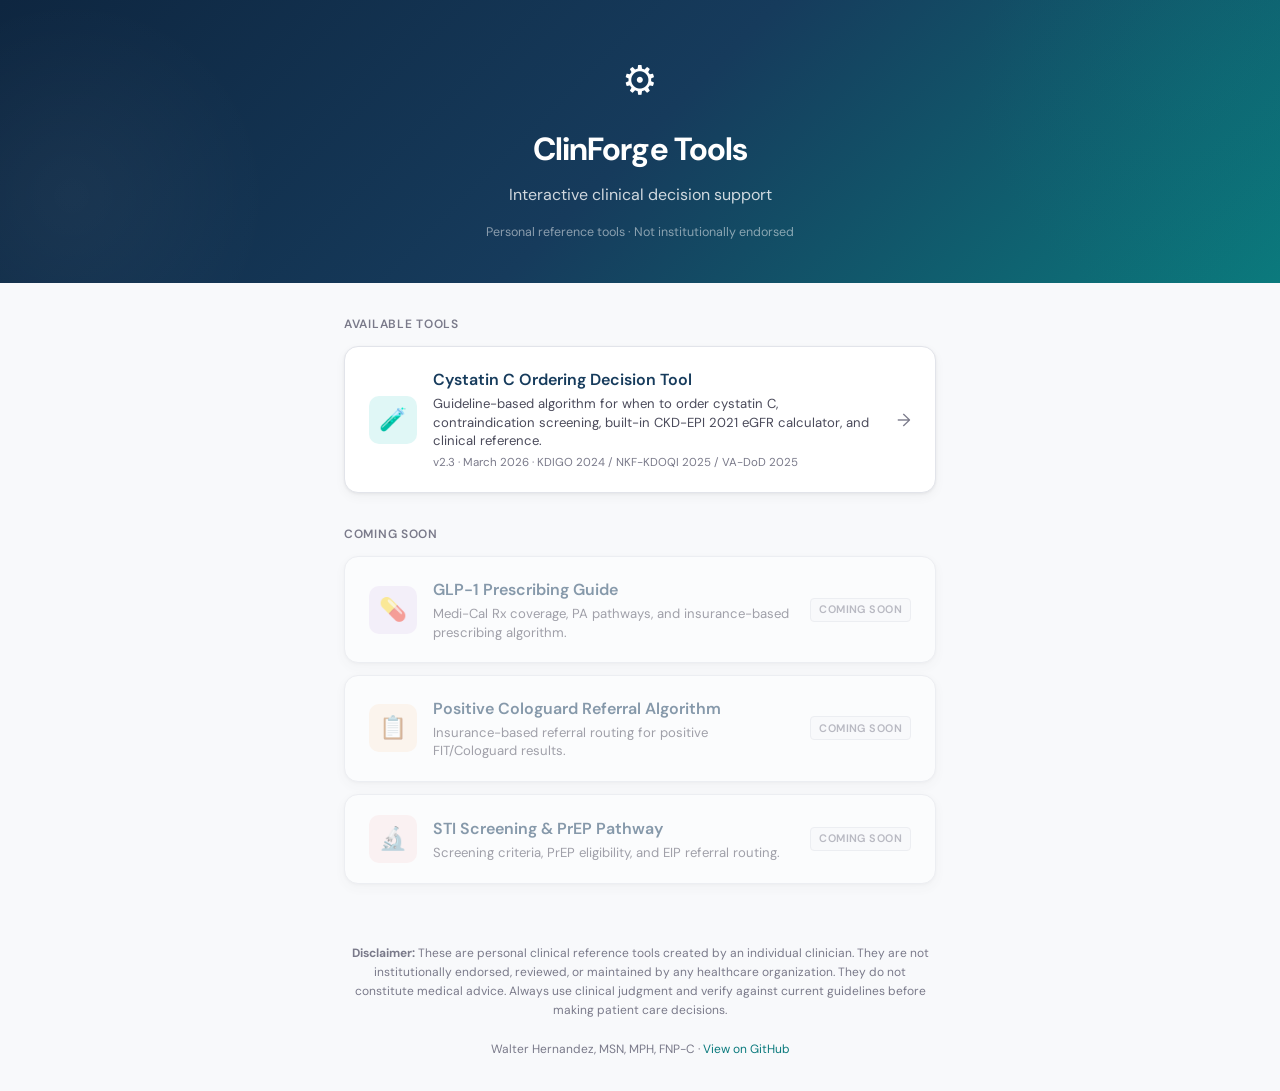
==== index.html @ c0e2c48b "Add initial index.html for ClinForge Tools Initial commit of the ClinForge Tools web application, in" ====
<!DOCTYPE html>
<html lang="en">
<head>
<meta charset="UTF-8">
<meta name="viewport" content="width=device-width, initial-scale=1.0">
<title>ClinForge Tools</title>
<link href="https://fonts.googleapis.com/css2?family=DM+Sans:ital,opsz,wght@0,9..40,400;0,9..40,500;0,9..40,600;0,9..40,700;1,9..40,400&display=swap" rel="stylesheet">
<style>
:root {
  --navy: #163B5C;
  --navy-deep: #0E2640;
  --teal: #0B7A7D;
  --teal-light: #E0F7F6;
  --bg: #F8F9FB;
  --surface: #FFFFFF;
  --text: #1A1A2E;
  --text-mid: #4A4A5A;
  --text-light: #7A7A8A;
  --border: #E2E4EA;
  --radius: 14px;
  --radius-sm: 10px;
  --shadow: 0 1px 3px rgba(0,0,0,0.06), 0 4px 12px rgba(0,0,0,0.04);
  --shadow-lg: 0 4px 16px rgba(0,0,0,0.08), 0 12px 40px rgba(0,0,0,0.06);
  --transition: 0.25s cubic-bezier(0.4, 0, 0.2, 1);
}
* { margin: 0; padding: 0; box-sizing: border-box; }
body {
  font-family: 'DM Sans', system-ui, sans-serif;
  background: var(--bg);
  color: var(--text);
  line-height: 1.6;
  min-height: 100vh;
}

/* Header */
.header {
  background: linear-gradient(135deg, var(--navy-deep) 0%, var(--navy) 50%, var(--teal) 100%);
  padding: 3rem 1.5rem 2.5rem;
  color: white;
  text-align: center;
  position: relative;
  overflow: hidden;
}
.header::before {
  content: '';
  position: absolute;
  top: -60%; right: -15%;
  width: 500px; height: 500px;
  background: radial-gradient(circle, rgba(11,122,125,0.15) 0%, transparent 70%);
  border-radius: 50%;
}
.header::after {
  content: '';
  position: absolute;
  bottom: -40%; left: -10%;
  width: 400px; height: 400px;
  background: radial-gradient(circle, rgba(255,255,255,0.04) 0%, transparent 70%);
  border-radius: 50%;
}
.header-inner {
  max-width: 600px;
  margin: 0 auto;
  position: relative;
  z-index: 1;
}
.header .icon {
  font-size: 2.5rem;
  margin-bottom: 0.75rem;
  display: block;
}
.header h1 {
  font-size: 2rem;
  font-weight: 700;
  letter-spacing: -0.03em;
  margin-bottom: 0.4rem;
}
.header .subtitle {
  font-size: 1rem;
  opacity: 0.8;
  font-weight: 400;
}
.header .meta {
  margin-top: 1rem;
  font-size: 0.78rem;
  opacity: 0.5;
}

/* Container */
.container {
  max-width: 640px;
  margin: 0 auto;
  padding: 2rem 1.5rem 3rem;
}

/* Section label */
.section-label {
  font-size: 0.75rem;
  font-weight: 600;
  text-transform: uppercase;
  letter-spacing: 0.06em;
  color: var(--text-light);
  margin-bottom: 0.75rem;
}

/* Tool cards */
.tool-card {
  background: var(--surface);
  border: 1px solid var(--border);
  border-radius: var(--radius);
  box-shadow: var(--shadow);
  padding: 1.25rem 1.5rem;
  margin-bottom: 0.75rem;
  display: flex;
  align-items: center;
  gap: 1rem;
  text-decoration: none;
  color: var(--text);
  transition: all var(--transition);
  cursor: pointer;
}
.tool-card:hover {
  box-shadow: var(--shadow-lg);
  border-color: var(--teal);
  transform: translateY(-2px);
}
.tool-icon {
  width: 48px;
  height: 48px;
  border-radius: var(--radius-sm);
  display: flex;
  align-items: center;
  justify-content: center;
  font-size: 1.4rem;
  flex-shrink: 0;
}
.tool-content {
  flex: 1;
}
.tool-name {
  font-size: 1rem;
  font-weight: 600;
  color: var(--navy);
  margin-bottom: 0.15rem;
}
.tool-desc {
  font-size: 0.82rem;
  color: var(--text-mid);
  line-height: 1.4;
}
.tool-version {
  font-size: 0.72rem;
  color: var(--text-light);
  margin-top: 0.2rem;
}
.tool-arrow {
  color: var(--text-light);
  font-size: 1.1rem;
  flex-shrink: 0;
  transition: transform var(--transition);
}
.tool-card:hover .tool-arrow {
  transform: translateX(4px);
  color: var(--teal);
}

/* Coming soon cards */
.tool-card.coming-soon {
  opacity: 0.5;
  cursor: default;
}
.tool-card.coming-soon:hover {
  box-shadow: var(--shadow);
  border-color: var(--border);
  transform: none;
}
.coming-badge {
  font-size: 0.68rem;
  font-weight: 600;
  text-transform: uppercase;
  letter-spacing: 0.04em;
  color: var(--text-light);
  background: var(--bg);
  padding: 0.15rem 0.5rem;
  border-radius: 4px;
  border: 1px solid var(--border);
}

/* Footer */
.footer {
  max-width: 640px;
  margin: 0 auto;
  padding: 0 1.5rem 2rem;
  text-align: center;
  font-size: 0.75rem;
  color: var(--text-light);
  line-height: 1.6;
}
.footer a {
  color: var(--teal);
  text-decoration: none;
}

@media (max-width: 500px) {
  .header h1 { font-size: 1.5rem; }
  .header { padding: 2rem 1.5rem 1.8rem; }
  .container { padding: 1.5rem 1rem; }
  .tool-card { padding: 1rem 1.25rem; }
}
</style>
</head>
<body>

<div class="header">
  <div class="header-inner">
    <span class="icon">⚙️</span>
    <h1>ClinForge Tools</h1>
    <div class="subtitle">Interactive clinical decision support</div>
    <div class="meta">Personal reference tools · Not institutionally endorsed</div>
  </div>
</div>

<div class="container">

  <div class="section-label">Available Tools</div>

  <a class="tool-card" href="cystatin-c.html">
    <div class="tool-icon" style="background:#E0F7F6;color:#0B7A7D;">🧪</div>
    <div class="tool-content">
      <div class="tool-name">Cystatin C Ordering Decision Tool</div>
      <div class="tool-desc">Guideline-based algorithm for when to order cystatin C, contraindication screening, built-in CKD-EPI 2021 eGFR calculator, and clinical reference.</div>
      <div class="tool-version">v2.3 · March 2026 · KDIGO 2024 / NKF-KDOQI 2025 / VA-DoD 2025</div>
    </div>
    <div class="tool-arrow">→</div>
  </a>

  <div class="section-label" style="margin-top:2rem;">Coming Soon</div>

  <div class="tool-card coming-soon">
    <div class="tool-icon" style="background:#F0E6F9;color:#5B2C8A;">💊</div>
    <div class="tool-content">
      <div class="tool-name">GLP-1 Prescribing Guide</div>
      <div class="tool-desc">Medi-Cal Rx coverage, PA pathways, and insurance-based prescribing algorithm.</div>
    </div>
    <span class="coming-badge">Coming soon</span>
  </div>

  <div class="tool-card coming-soon">
    <div class="tool-icon" style="background:#FFF0E0;color:#C65100;">📋</div>
    <div class="tool-content">
      <div class="tool-name">Positive Cologuard Referral Algorithm</div>
      <div class="tool-desc">Insurance-based referral routing for positive FIT/Cologuard results.</div>
    </div>
    <span class="coming-badge">Coming soon</span>
  </div>

  <div class="tool-card coming-soon">
    <div class="tool-icon" style="background:#FDEAEA;color:#A12B2B;">🔬</div>
    <div class="tool-content">
      <div class="tool-name">STI Screening & PrEP Pathway</div>
      <div class="tool-desc">Screening criteria, PrEP eligibility, and EIP referral routing.</div>
    </div>
    <span class="coming-badge">Coming soon</span>
  </div>

</div>

<div class="footer">
  <strong>Disclaimer:</strong> These are personal clinical reference tools created by an individual clinician. They are not institutionally endorsed, reviewed, or maintained by any healthcare organization. They do not constitute medical advice. Always use clinical judgment and verify against current guidelines before making patient care decisions.<br><br>
  Walter Hernandez, MSN, MPH, FNP-C · <a href="https://github.com/waltehernandez-ai/rnhc-clinical-tools" target="_blank">View on GitHub</a>
</div>

</body>
</html>
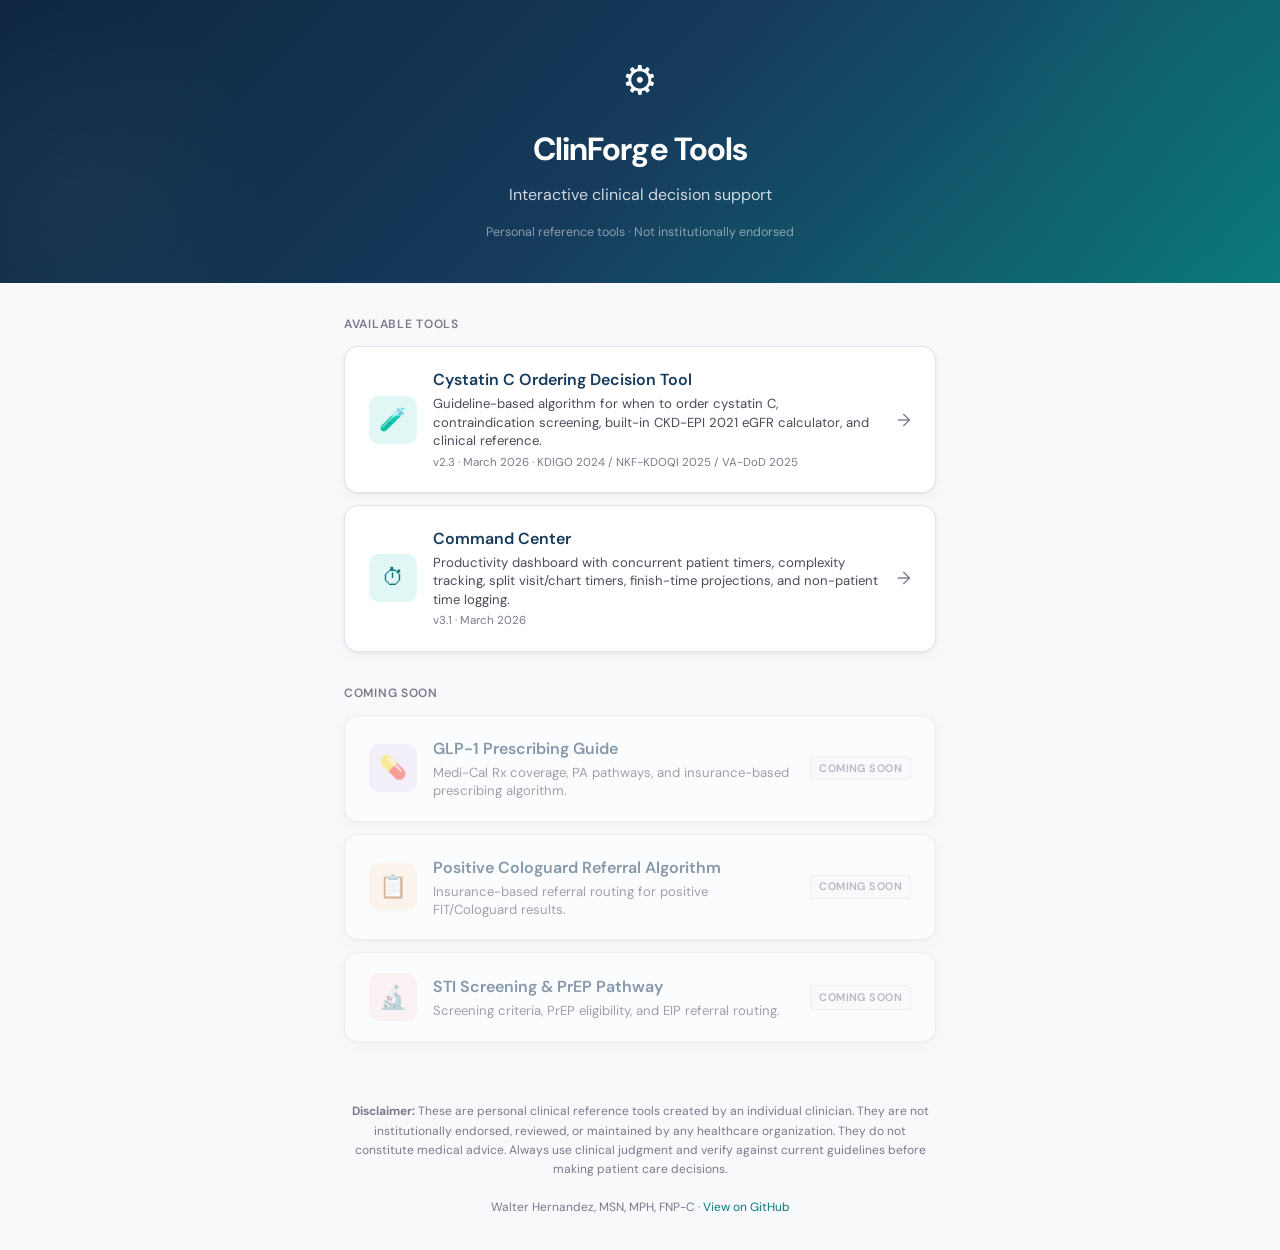
==== commit fba51317: "Add Command Center tool card to index.html Added a new tool card for the Command Center with details" ====
--- a/index.html
+++ b/index.html
@@ -233,6 +233,16 @@
     <div class="tool-arrow">→</div>
   </a>
 
+  <a class="tool-card" href="command-center.html">
+    <div class="tool-icon" style="background:#E0F7F6;color:#0B7A7D;">⏱</div>
+    <div class="tool-content">
+      <div class="tool-name">Command Center</div>
+      <div class="tool-desc">Productivity dashboard with concurrent patient timers, complexity tracking, split visit/chart timers, finish-time projections, and non-patient time logging.</div>
+      <div class="tool-version">v3.1 · March 2026</div>
+    </div>
+    <div class="tool-arrow">→</div>
+  </a>
+
   <div class="section-label" style="margin-top:2rem;">Coming Soon</div>
 
   <div class="tool-card coming-soon">
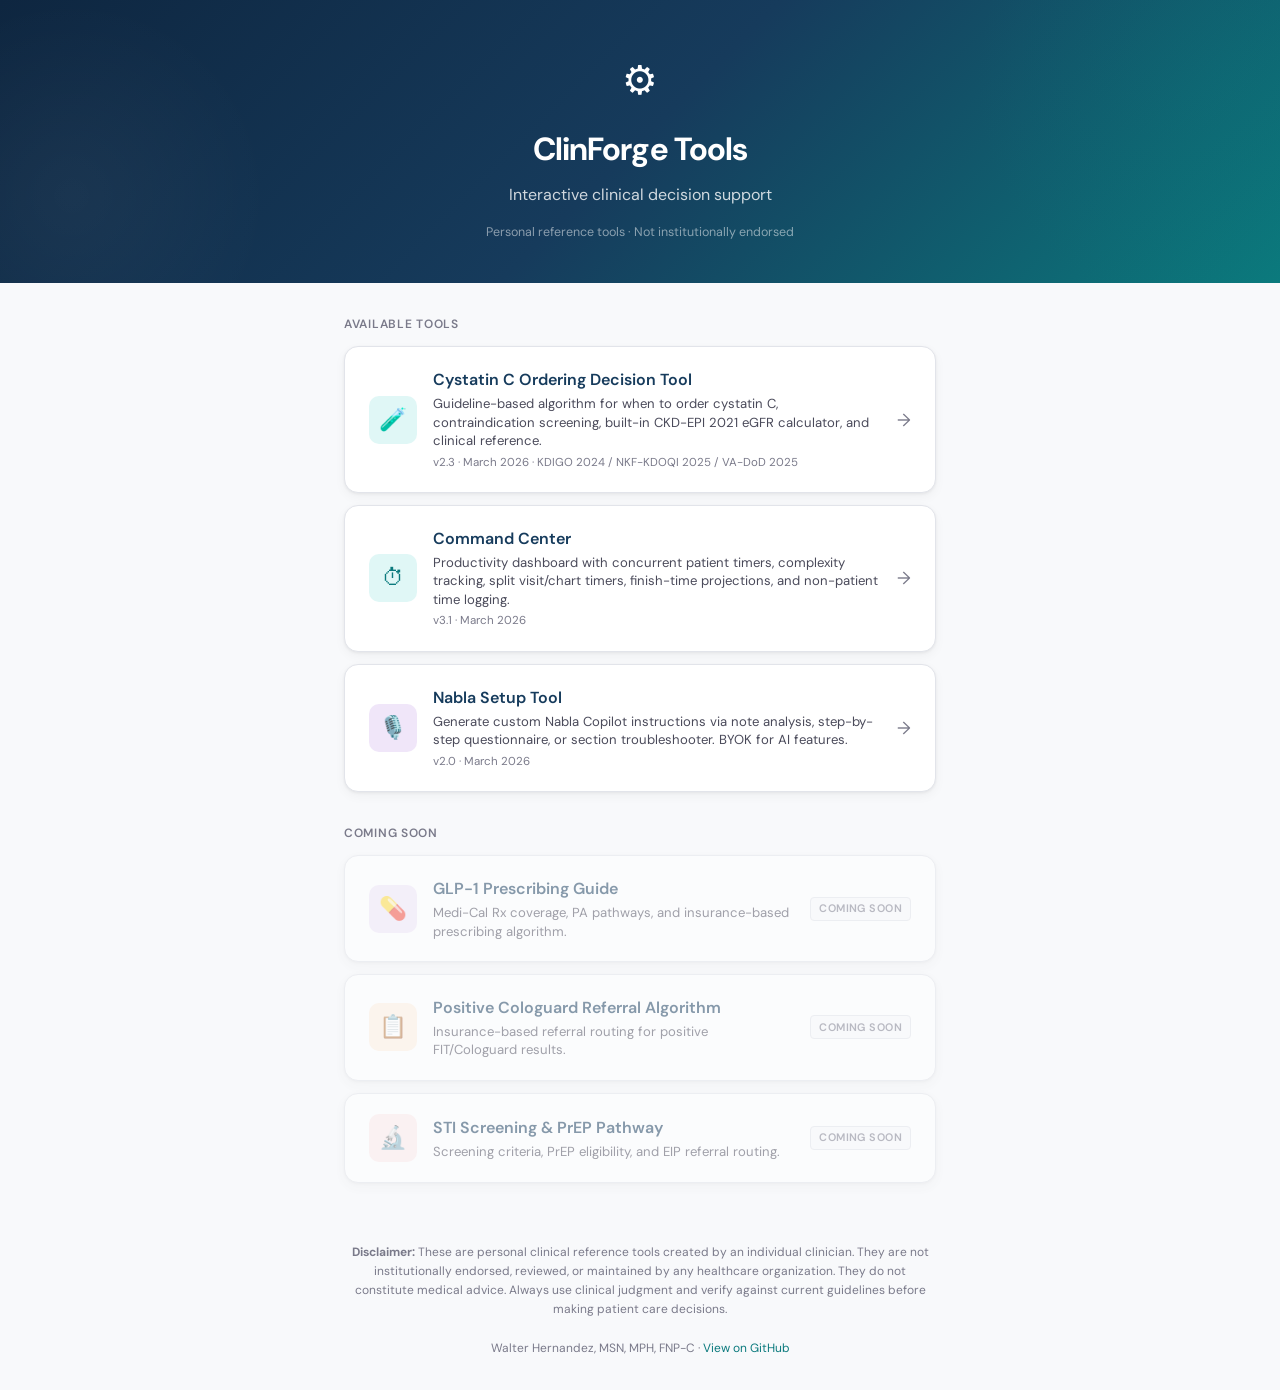
==== commit 5f6a8a67: "Add Nabla Setup Tool v2.0 with index and changelog updates New tool for generating custom Nabla Copi" ====
--- a/index.html
+++ b/index.html
@@ -243,6 +243,16 @@
     <div class="tool-arrow">→</div>
   </a>
 
+  <a class="tool-card" href="nabla-setup.html">
+    <div class="tool-icon" style="background:#F0E6F9;color:#5B2C8A;">🎙️</div>
+    <div class="tool-content">
+      <div class="tool-name">Nabla Setup Tool</div>
+      <div class="tool-desc">Generate custom Nabla Copilot instructions via note analysis, step-by-step questionnaire, or section troubleshooter. BYOK for AI features.</div>
+      <div class="tool-version">v2.0 · March 2026</div>
+    </div>
+    <div class="tool-arrow">→</div>
+  </a>
+
   <div class="section-label" style="margin-top:2rem;">Coming Soon</div>
 
   <div class="tool-card coming-soon">
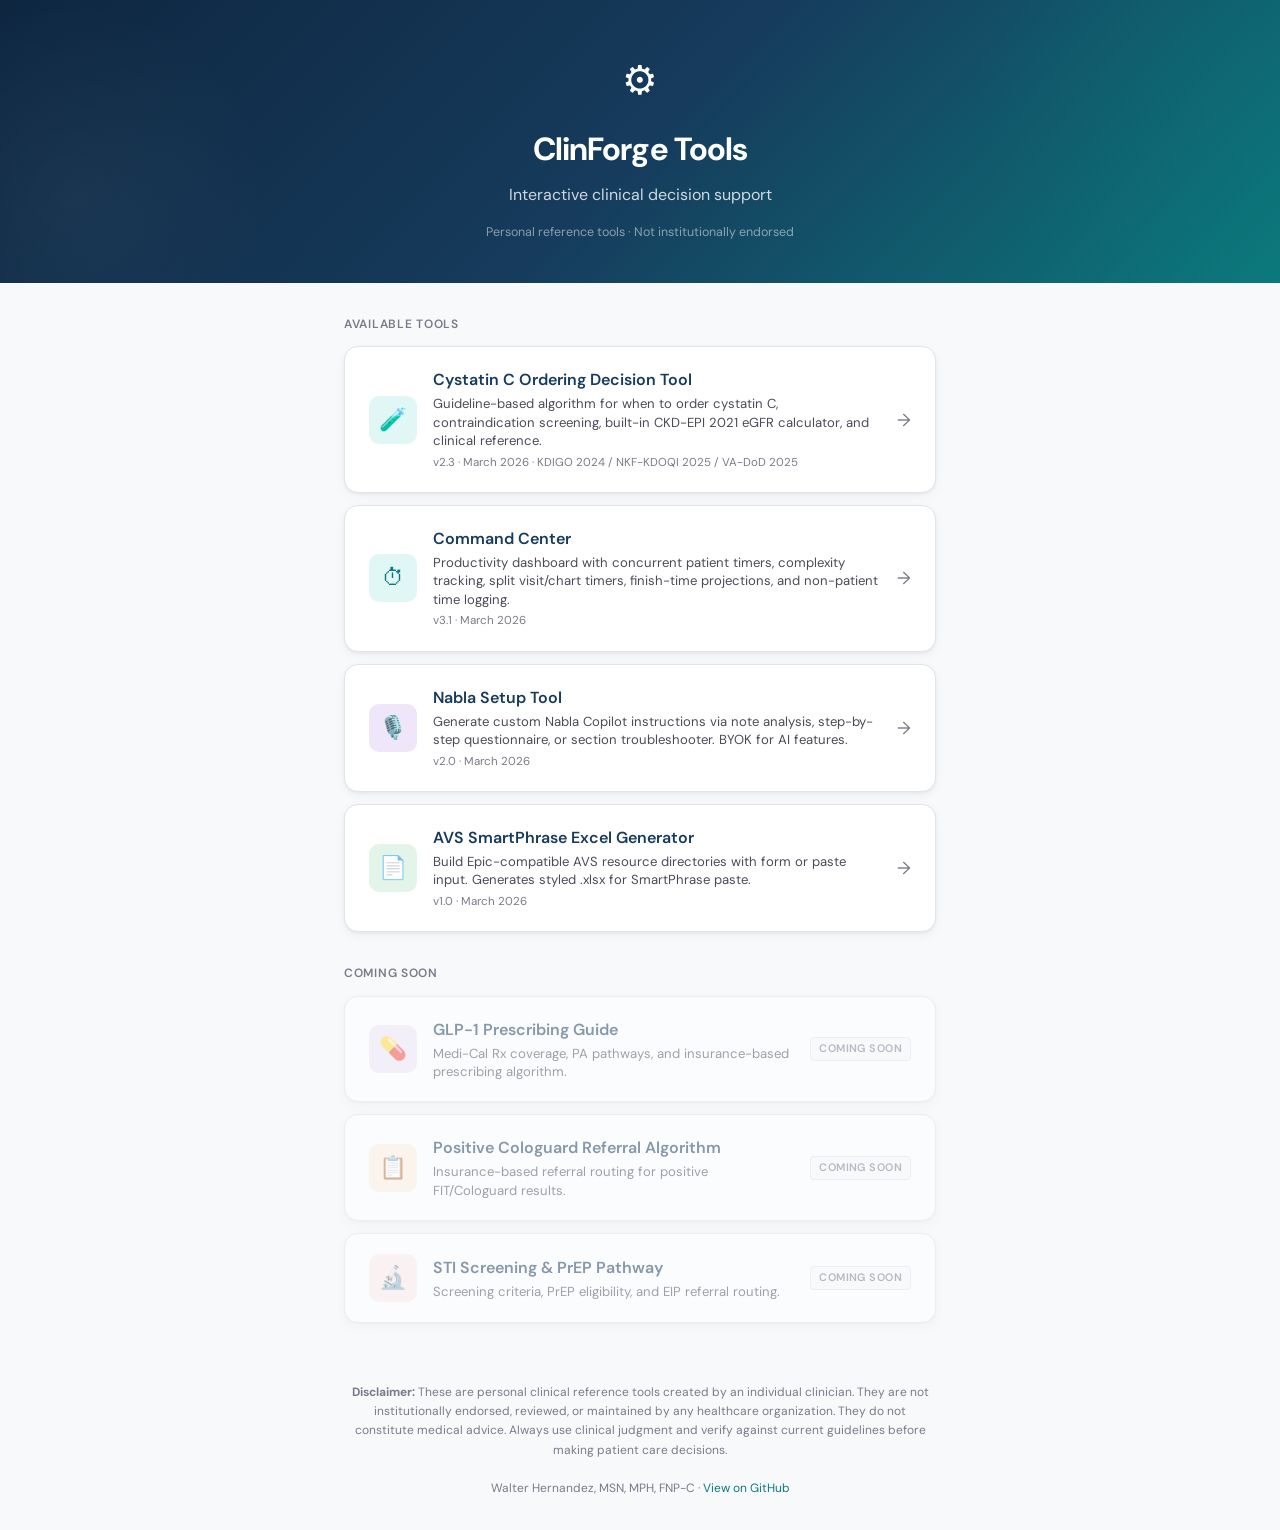
==== commit 345192a4: "Add AVS SmartPhrase Excel Generator v1.0 Epic-compatible AVS resource directory builder with form in" ====
--- a/index.html
+++ b/index.html
@@ -253,6 +253,16 @@
     <div class="tool-arrow">→</div>
   </a>
 
+  <a class="tool-card" href="avs-smartphrase.html">
+    <div class="tool-icon" style="background:#E3F4E8;color:#1B7A3D;">📄</div>
+    <div class="tool-content">
+      <div class="tool-name">AVS SmartPhrase Excel Generator</div>
+      <div class="tool-desc">Build Epic-compatible AVS resource directories with form or paste input. Generates styled .xlsx for SmartPhrase paste.</div>
+      <div class="tool-version">v1.0 · March 2026</div>
+    </div>
+    <div class="tool-arrow">→</div>
+  </a>
+
   <div class="section-label" style="margin-top:2rem;">Coming Soon</div>
 
   <div class="tool-card coming-soon">
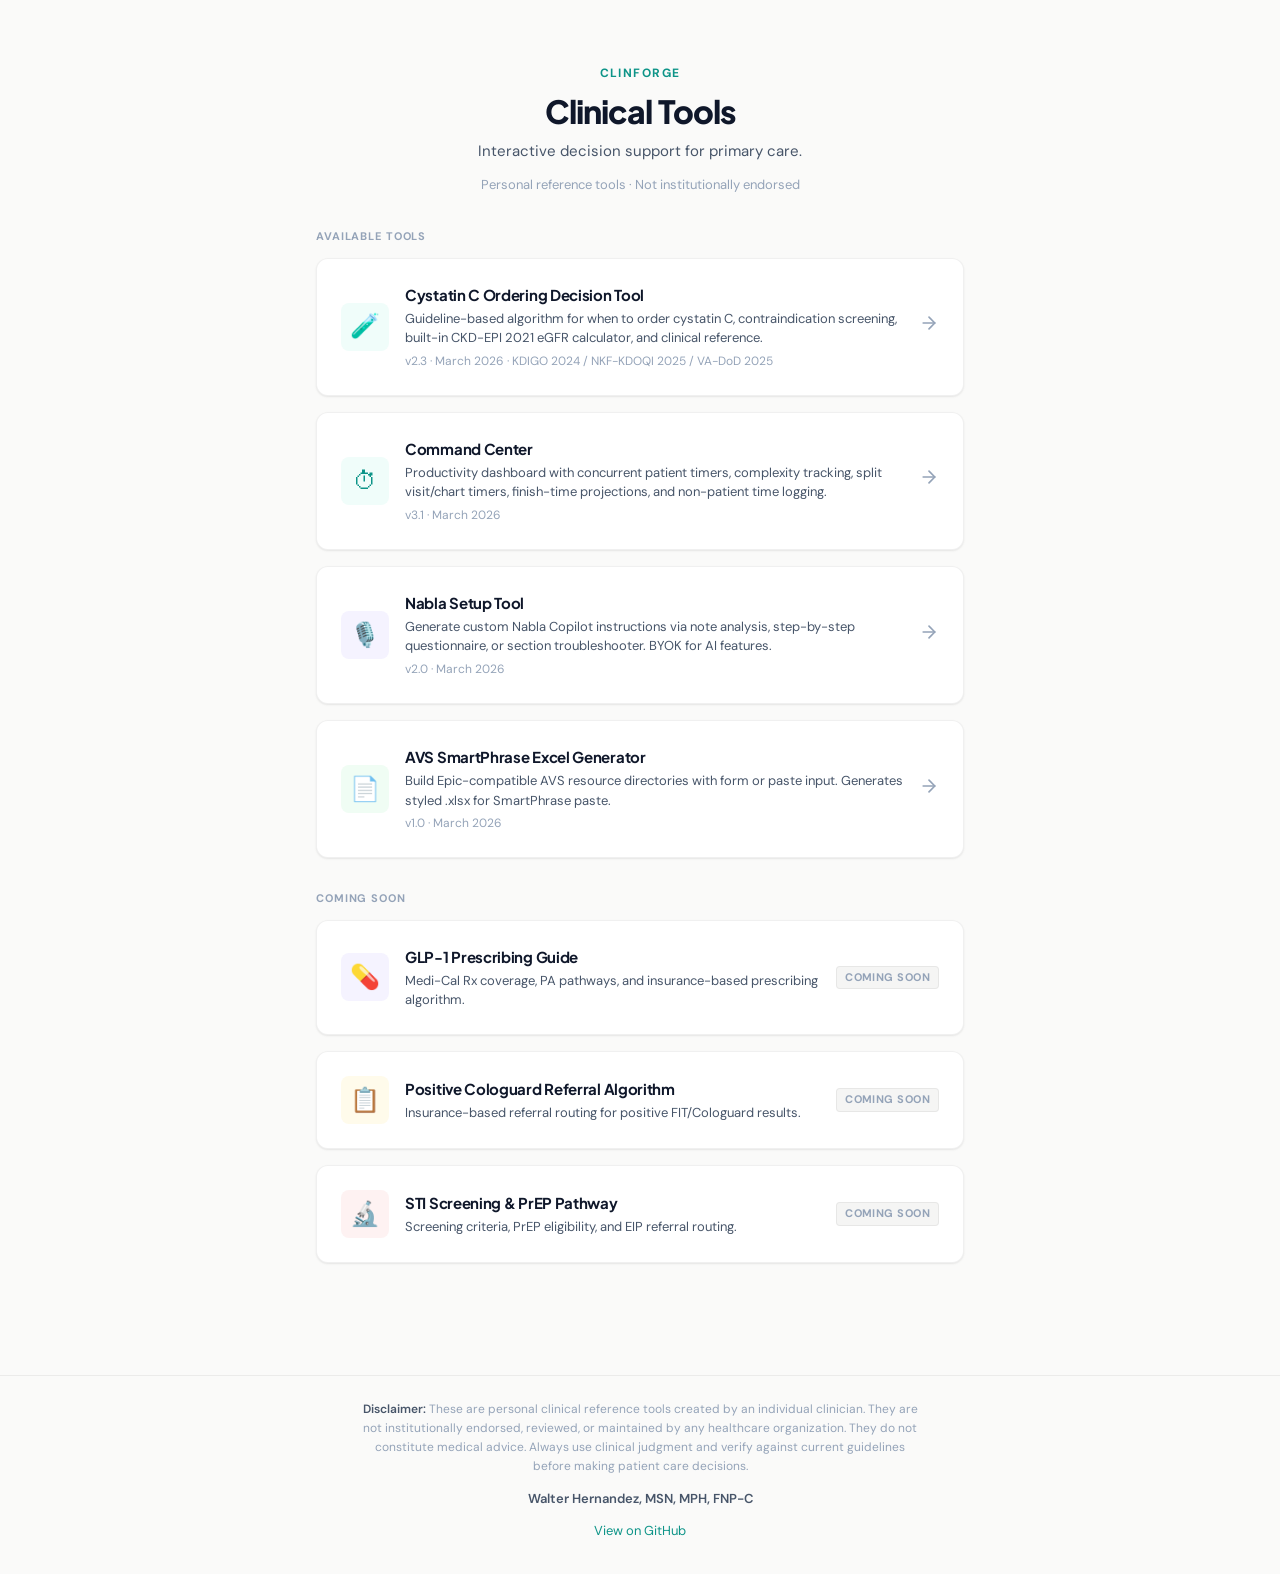
==== commit dc1ee05c: "redesign: unified visual system + shared CSS — no clinical logic changes - Created styles.css shared" ====
--- a/index.html
+++ b/index.html
@@ -3,301 +3,127 @@
 <head>
 <meta charset="UTF-8">
 <meta name="viewport" content="width=device-width, initial-scale=1.0">
+<meta name="robots" content="noindex, nofollow">
 <title>ClinForge Tools</title>
-<link href="https://fonts.googleapis.com/css2?family=DM+Sans:ital,opsz,wght@0,9..40,400;0,9..40,500;0,9..40,600;0,9..40,700;1,9..40,400&display=swap" rel="stylesheet">
+<link rel="icon" href="data:image/svg+xml,<svg xmlns='http://www.w3.org/2000/svg' viewBox='0 0 100 100'><text y='.9em' font-size='90'>⚙️</text></svg>">
+<link rel="preconnect" href="https://fonts.googleapis.com">
+<link rel="preconnect" href="https://fonts.gstatic.com" crossorigin>
+<link href="https://fonts.googleapis.com/css2?family=Plus+Jakarta+Sans:wght@500;600;700;800&family=DM+Sans:opsz,wght@9..40,400;9..40,500;9..40,600;9..40,700&display=swap" rel="stylesheet">
+<link rel="stylesheet" href="styles.css">
 <style>
-:root {
-  --navy: #163B5C;
-  --navy-deep: #0E2640;
-  --teal: #0B7A7D;
-  --teal-light: #E0F7F6;
-  --bg: #F8F9FB;
-  --surface: #FFFFFF;
-  --text: #1A1A2E;
-  --text-mid: #4A4A5A;
-  --text-light: #7A7A8A;
-  --border: #E2E4EA;
-  --radius: 14px;
-  --radius-sm: 10px;
-  --shadow: 0 1px 3px rgba(0,0,0,0.06), 0 4px 12px rgba(0,0,0,0.04);
-  --shadow-lg: 0 4px 16px rgba(0,0,0,0.08), 0 12px 40px rgba(0,0,0,0.06);
-  --transition: 0.25s cubic-bezier(0.4, 0, 0.2, 1);
-}
-* { margin: 0; padding: 0; box-sizing: border-box; }
-body {
-  font-family: 'DM Sans', system-ui, sans-serif;
-  background: var(--bg);
-  color: var(--text);
-  line-height: 1.6;
-  min-height: 100vh;
-}
-
-/* Header */
-.header {
-  background: linear-gradient(135deg, var(--navy-deep) 0%, var(--navy) 50%, var(--teal) 100%);
-  padding: 3rem 1.5rem 2.5rem;
-  color: white;
-  text-align: center;
-  position: relative;
-  overflow: hidden;
-}
-.header::before {
-  content: '';
-  position: absolute;
-  top: -60%; right: -15%;
-  width: 500px; height: 500px;
-  background: radial-gradient(circle, rgba(11,122,125,0.15) 0%, transparent 70%);
-  border-radius: 50%;
-}
-.header::after {
-  content: '';
-  position: absolute;
-  bottom: -40%; left: -10%;
-  width: 400px; height: 400px;
-  background: radial-gradient(circle, rgba(255,255,255,0.04) 0%, transparent 70%);
-  border-radius: 50%;
-}
-.header-inner {
-  max-width: 600px;
+/* index-specific overrides */
+.index-wrap {
+  max-width: 680px;
   margin: 0 auto;
-  position: relative;
-  z-index: 1;
-}
-.header .icon {
-  font-size: 2.5rem;
-  margin-bottom: 0.75rem;
-  display: block;
-}
-.header h1 {
-  font-size: 2rem;
-  font-weight: 700;
-  letter-spacing: -0.03em;
-  margin-bottom: 0.4rem;
-}
-.header .subtitle {
-  font-size: 1rem;
-  opacity: 0.8;
-  font-weight: 400;
-}
-.header .meta {
-  margin-top: 1rem;
-  font-size: 0.78rem;
-  opacity: 0.5;
-}
-
-/* Container */
-.container {
-  max-width: 640px;
-  margin: 0 auto;
-  padding: 2rem 1.5rem 3rem;
-}
-
-/* Section label */
-.section-label {
-  font-size: 0.75rem;
-  font-weight: 600;
-  text-transform: uppercase;
-  letter-spacing: 0.06em;
-  color: var(--text-light);
-  margin-bottom: 0.75rem;
-}
-
-/* Tool cards */
-.tool-card {
-  background: var(--surface);
-  border: 1px solid var(--border);
-  border-radius: var(--radius);
-  box-shadow: var(--shadow);
-  padding: 1.25rem 1.5rem;
-  margin-bottom: 0.75rem;
-  display: flex;
-  align-items: center;
-  gap: 1rem;
-  text-decoration: none;
-  color: var(--text);
-  transition: all var(--transition);
-  cursor: pointer;
-}
-.tool-card:hover {
-  box-shadow: var(--shadow-lg);
-  border-color: var(--teal);
-  transform: translateY(-2px);
-}
-.tool-icon {
-  width: 48px;
-  height: 48px;
-  border-radius: var(--radius-sm);
-  display: flex;
-  align-items: center;
-  justify-content: center;
-  font-size: 1.4rem;
-  flex-shrink: 0;
-}
-.tool-content {
-  flex: 1;
-}
-.tool-name {
-  font-size: 1rem;
-  font-weight: 600;
-  color: var(--navy);
-  margin-bottom: 0.15rem;
-}
-.tool-desc {
-  font-size: 0.82rem;
-  color: var(--text-mid);
-  line-height: 1.4;
-}
-.tool-version {
-  font-size: 0.72rem;
-  color: var(--text-light);
-  margin-top: 0.2rem;
-}
-.tool-arrow {
-  color: var(--text-light);
-  font-size: 1.1rem;
-  flex-shrink: 0;
-  transition: transform var(--transition);
-}
-.tool-card:hover .tool-arrow {
-  transform: translateX(4px);
-  color: var(--teal);
-}
-
-/* Coming soon cards */
-.tool-card.coming-soon {
-  opacity: 0.5;
-  cursor: default;
-}
-.tool-card.coming-soon:hover {
-  box-shadow: var(--shadow);
-  border-color: var(--border);
-  transform: none;
-}
-.coming-badge {
-  font-size: 0.68rem;
-  font-weight: 600;
-  text-transform: uppercase;
-  letter-spacing: 0.04em;
-  color: var(--text-light);
-  background: var(--bg);
-  padding: 0.15rem 0.5rem;
-  border-radius: 4px;
-  border: 1px solid var(--border);
-}
-
-/* Footer */
-.footer {
-  max-width: 640px;
-  margin: 0 auto;
-  padding: 0 1.5rem 2rem;
-  text-align: center;
-  font-size: 0.75rem;
-  color: var(--text-light);
-  line-height: 1.6;
-}
-.footer a {
-  color: var(--teal);
-  text-decoration: none;
-}
-
-@media (max-width: 500px) {
-  .header h1 { font-size: 1.5rem; }
-  .header { padding: 2rem 1.5rem 1.8rem; }
-  .container { padding: 1.5rem 1rem; }
-  .tool-card { padding: 1rem 1.25rem; }
+  padding: var(--s-6) var(--s-4) var(--s-12);
 }
 </style>
 </head>
 <body>
 
-<div class="header">
-  <div class="header-inner">
-    <span class="icon">⚙️</span>
-    <h1>ClinForge Tools</h1>
-    <div class="subtitle">Interactive clinical decision support</div>
-    <div class="meta">Personal reference tools · Not institutionally endorsed</div>
+<div class="index-wrap">
+
+  <div class="page-header">
+    <div class="eyebrow">ClinForge</div>
+    <h1>Clinical Tools</h1>
+    <p class="subtitle">Interactive decision support for primary care.</p>
+    <p class="meta-line">Personal reference tools · Not institutionally endorsed</p>
   </div>
-</div>
-
-<div class="container">
 
   <div class="section-label">Available Tools</div>
 
-  <a class="tool-card" href="cystatin-c.html">
-    <div class="tool-icon" style="background:#E0F7F6;color:#0B7A7D;">🧪</div>
-    <div class="tool-content">
+  <a class="card card-interactive tool-card" href="cystatin-c.html">
+    <div class="tool-icon" style="background:var(--c-info-light);color:var(--c-accent);">🧪</div>
+    <div style="flex:1;min-width:0">
       <div class="tool-name">Cystatin C Ordering Decision Tool</div>
       <div class="tool-desc">Guideline-based algorithm for when to order cystatin C, contraindication screening, built-in CKD-EPI 2021 eGFR calculator, and clinical reference.</div>
       <div class="tool-version">v2.3 · March 2026 · KDIGO 2024 / NKF-KDOQI 2025 / VA-DoD 2025</div>
     </div>
-    <div class="tool-arrow">→</div>
+    <div class="tool-arrow">
+      <svg width="20" height="20" viewBox="0 0 24 24" fill="none" stroke="currentColor" stroke-width="2" stroke-linecap="round" stroke-linejoin="round"><path d="M5 12h14"/><path d="m12 5 7 7-7 7"/></svg>
+    </div>
   </a>
 
-  <a class="tool-card" href="command-center.html">
-    <div class="tool-icon" style="background:#E0F7F6;color:#0B7A7D;">⏱</div>
-    <div class="tool-content">
+  <a class="card card-interactive tool-card" href="command-center.html">
+    <div class="tool-icon" style="background:var(--c-info-light);color:var(--c-accent);">⏱</div>
+    <div style="flex:1;min-width:0">
       <div class="tool-name">Command Center</div>
       <div class="tool-desc">Productivity dashboard with concurrent patient timers, complexity tracking, split visit/chart timers, finish-time projections, and non-patient time logging.</div>
       <div class="tool-version">v3.1 · March 2026</div>
     </div>
-    <div class="tool-arrow">→</div>
+    <div class="tool-arrow">
+      <svg width="20" height="20" viewBox="0 0 24 24" fill="none" stroke="currentColor" stroke-width="2" stroke-linecap="round" stroke-linejoin="round"><path d="M5 12h14"/><path d="m12 5 7 7-7 7"/></svg>
+    </div>
   </a>
 
-  <a class="tool-card" href="nabla-setup.html">
-    <div class="tool-icon" style="background:#F0E6F9;color:#5B2C8A;">🎙️</div>
-    <div class="tool-content">
+  <a class="card card-interactive tool-card" href="nabla-setup.html">
+    <div class="tool-icon" style="background:var(--c-purple-light);color:var(--c-purple);">🎙️</div>
+    <div style="flex:1;min-width:0">
       <div class="tool-name">Nabla Setup Tool</div>
       <div class="tool-desc">Generate custom Nabla Copilot instructions via note analysis, step-by-step questionnaire, or section troubleshooter. BYOK for AI features.</div>
       <div class="tool-version">v2.0 · March 2026</div>
     </div>
-    <div class="tool-arrow">→</div>
+    <div class="tool-arrow">
+      <svg width="20" height="20" viewBox="0 0 24 24" fill="none" stroke="currentColor" stroke-width="2" stroke-linecap="round" stroke-linejoin="round"><path d="M5 12h14"/><path d="m12 5 7 7-7 7"/></svg>
+    </div>
   </a>
 
-  <a class="tool-card" href="avs-smartphrase.html">
-    <div class="tool-icon" style="background:#E3F4E8;color:#1B7A3D;">📄</div>
-    <div class="tool-content">
+  <a class="card card-interactive tool-card" href="avs-smartphrase.html">
+    <div class="tool-icon" style="background:var(--c-success-light);color:var(--c-success);">📄</div>
+    <div style="flex:1;min-width:0">
       <div class="tool-name">AVS SmartPhrase Excel Generator</div>
       <div class="tool-desc">Build Epic-compatible AVS resource directories with form or paste input. Generates styled .xlsx for SmartPhrase paste.</div>
       <div class="tool-version">v1.0 · March 2026</div>
     </div>
-    <div class="tool-arrow">→</div>
+    <div class="tool-arrow">
+      <svg width="20" height="20" viewBox="0 0 24 24" fill="none" stroke="currentColor" stroke-width="2" stroke-linecap="round" stroke-linejoin="round"><path d="M5 12h14"/><path d="m12 5 7 7-7 7"/></svg>
+    </div>
   </a>
 
-  <div class="section-label" style="margin-top:2rem;">Coming Soon</div>
+  <div class="section-label" style="margin-top:var(--s-8);">Coming Soon</div>
 
-  <div class="tool-card coming-soon">
-    <div class="tool-icon" style="background:#F0E6F9;color:#5B2C8A;">💊</div>
-    <div class="tool-content">
-      <div class="tool-name">GLP-1 Prescribing Guide</div>
-      <div class="tool-desc">Medi-Cal Rx coverage, PA pathways, and insurance-based prescribing algorithm.</div>
+  <div class="card card-disabled">
+    <div class="tool-card">
+      <div class="tool-icon" style="background:var(--c-purple-light);color:var(--c-purple);">💊</div>
+      <div style="flex:1;min-width:0">
+        <div class="tool-name">GLP-1 Prescribing Guide</div>
+        <div class="tool-desc">Medi-Cal Rx coverage, PA pathways, and insurance-based prescribing algorithm.</div>
+      </div>
+      <span class="coming-badge">Coming soon</span>
     </div>
-    <span class="coming-badge">Coming soon</span>
   </div>
 
-  <div class="tool-card coming-soon">
-    <div class="tool-icon" style="background:#FFF0E0;color:#C65100;">📋</div>
-    <div class="tool-content">
-      <div class="tool-name">Positive Cologuard Referral Algorithm</div>
-      <div class="tool-desc">Insurance-based referral routing for positive FIT/Cologuard results.</div>
+  <div class="card card-disabled">
+    <div class="tool-card">
+      <div class="tool-icon" style="background:var(--c-warning-light);color:var(--c-warning);">📋</div>
+      <div style="flex:1;min-width:0">
+        <div class="tool-name">Positive Cologuard Referral Algorithm</div>
+        <div class="tool-desc">Insurance-based referral routing for positive FIT/Cologuard results.</div>
+      </div>
+      <span class="coming-badge">Coming soon</span>
     </div>
-    <span class="coming-badge">Coming soon</span>
   </div>
 
-  <div class="tool-card coming-soon">
-    <div class="tool-icon" style="background:#FDEAEA;color:#A12B2B;">🔬</div>
-    <div class="tool-content">
-      <div class="tool-name">STI Screening & PrEP Pathway</div>
-      <div class="tool-desc">Screening criteria, PrEP eligibility, and EIP referral routing.</div>
+  <div class="card card-disabled">
+    <div class="tool-card">
+      <div class="tool-icon" style="background:var(--c-danger-light);color:var(--c-danger);">🔬</div>
+      <div style="flex:1;min-width:0">
+        <div class="tool-name">STI Screening & PrEP Pathway</div>
+        <div class="tool-desc">Screening criteria, PrEP eligibility, and EIP referral routing.</div>
+      </div>
+      <span class="coming-badge">Coming soon</span>
     </div>
-    <span class="coming-badge">Coming soon</span>
   </div>
 
 </div>
 
-<div class="footer">
-  <strong>Disclaimer:</strong> These are personal clinical reference tools created by an individual clinician. They are not institutionally endorsed, reviewed, or maintained by any healthcare organization. They do not constitute medical advice. Always use clinical judgment and verify against current guidelines before making patient care decisions.<br><br>
-  Walter Hernandez, MSN, MPH, FNP-C · <a href="https://github.com/waltehernandez-ai/rnhc-clinical-tools" target="_blank">View on GitHub</a>
-</div>
+<footer class="site-footer">
+  <div class="index-wrap" style="padding-top:0;padding-bottom:0">
+    <p class="disclaimer"><strong>Disclaimer:</strong> These are personal clinical reference tools created by an individual clinician. They are not institutionally endorsed, reviewed, or maintained by any healthcare organization. They do not constitute medical advice. Always use clinical judgment and verify against current guidelines before making patient care decisions.</p>
+    <p class="footer-author">Walter Hernandez, MSN, MPH, FNP-C</p>
+    <a class="footer-link" href="https://github.com/waltehernandez-ai/rnhc-clinical-tools" target="_blank" rel="noopener">View on GitHub</a>
+  </div>
+</footer>
 
 </body>
 </html>
--- a/styles.css
+++ b/styles.css
@@ -0,0 +1,781 @@
+/* ═══════════════════════════════════════════════════════════════
+   ClinForge Design System — styles.css
+   Shared visual layer for all ClinForge tools.
+   ═══════════════════════════════════════════════════════════════ */
+
+/* === RESET & BASE === */
+*, *::before, *::after { box-sizing: border-box; margin: 0; padding: 0; }
+html {
+  font-size: 16px;
+  -webkit-text-size-adjust: 100%;
+  -webkit-font-smoothing: antialiased;
+  -moz-osx-font-smoothing: grayscale;
+  scroll-behavior: smooth;
+}
+
+/* === CSS CUSTOM PROPERTIES === */
+:root {
+  /* Palette — core */
+  --c-navy:        #0F172A;
+  --c-navy-mid:    #1E293B;
+  --c-navy-light:  #334155;
+  --c-accent:      #0D9488;
+  --c-accent-hover:#0F766E;
+  --c-accent-muted:#CCFBF1;
+  --c-accent-subtle:rgba(13,148,136,0.08);
+
+  /* Surfaces */
+  --c-bg:          #FAFAF9;
+  --c-surface:     #FFFFFF;
+  --c-surface-alt: #F5F5F4;
+  --c-border:      rgba(0,0,0,0.06);
+  --c-border-strong:rgba(0,0,0,0.10);
+  --c-divider:     rgba(0,0,0,0.04);
+
+  /* Text */
+  --c-text:        #0F172A;
+  --c-text-secondary:#475569;
+  --c-text-tertiary:#94A3B8;
+  --c-text-inverse:#FFFFFF;
+
+  /* Clinical status — do not change these semantics */
+  --c-danger:      #DC2626;
+  --c-danger-light:#FEF2F2;
+  --c-warning:     #D97706;
+  --c-warning-light:#FFFBEB;
+  --c-success:     #16A34A;
+  --c-success-light:#F0FDF4;
+  --c-info:        #0D9488;
+  --c-info-light:  #F0FDFA;
+  --c-purple:      #7C3AED;
+  --c-purple-light:#F5F3FF;
+
+  /* Typography */
+  --font-heading:  'Plus Jakarta Sans', system-ui, -apple-system, sans-serif;
+  --font-body:     'DM Sans', system-ui, -apple-system, sans-serif;
+  --font-mono:     'JetBrains Mono', 'SF Mono', 'Fira Code', monospace;
+
+  /* Spacing — 4px grid */
+  --s-1:  4px;   --s-2:  8px;   --s-3:  12px;
+  --s-4:  16px;  --s-5:  20px;  --s-6:  24px;
+  --s-8:  32px;  --s-10: 40px;  --s-12: 48px;
+  --s-16: 64px;
+
+  /* Radii */
+  --r-sm:  8px;
+  --r-md: 12px;
+  --r-lg: 16px;
+  --r-full: 9999px;
+
+  /* Shadows */
+  --shadow-xs:  0 1px 2px rgba(0,0,0,0.04);
+  --shadow-sm:  0 1px 3px rgba(0,0,0,0.04), 0 1px 2px rgba(0,0,0,0.06);
+  --shadow-md:  0 4px 6px rgba(0,0,0,0.04), 0 2px 4px rgba(0,0,0,0.06);
+  --shadow-lg:  0 10px 15px rgba(0,0,0,0.04), 0 4px 6px rgba(0,0,0,0.06);
+
+  /* Transitions */
+  --ease-out:   cubic-bezier(0.16, 1, 0.3, 1);
+  --ease-in-out:cubic-bezier(0.4, 0, 0.2, 1);
+  --duration-fast:   150ms;
+  --duration-normal: 200ms;
+  --duration-slow:   400ms;
+}
+
+/* === TYPOGRAPHY === */
+body {
+  font-family: var(--font-body);
+  font-size: 0.9375rem; /* 15px */
+  line-height: 1.6;
+  color: var(--c-text);
+  background: var(--c-bg);
+  min-height: 100vh;
+}
+h1, h2, h3, h4, h5, h6 {
+  font-family: var(--font-heading);
+  letter-spacing: -0.025em;
+  line-height: 1.25;
+  color: var(--c-navy);
+}
+h1 { font-size: 1.75rem; font-weight: 700; }
+h2 { font-size: 1.25rem; font-weight: 700; }
+h3 { font-size: 1.0625rem; font-weight: 600; }
+.mono { font-family: var(--font-mono); }
+.label-sm {
+  font-family: var(--font-body);
+  font-size: 0.75rem;
+  font-weight: 600;
+  text-transform: uppercase;
+  letter-spacing: 0.06em;
+  color: var(--c-text-tertiary);
+}
+
+/* === LAYOUT UTILITIES === */
+.container       { max-width: 680px; margin: 0 auto; padding: 0 var(--s-4); }
+.container-wide  { max-width: 720px; margin: 0 auto; padding: 0 var(--s-4); }
+.container-full  { max-width: 920px; margin: 0 auto; padding: 0 var(--s-4); }
+.flex            { display: flex; }
+.flex-between    { display: flex; justify-content: space-between; align-items: center; }
+.flex-center     { display: flex; align-items: center; justify-content: center; }
+.gap-1 { gap: var(--s-1); } .gap-2 { gap: var(--s-2); }
+.gap-3 { gap: var(--s-3); } .gap-4 { gap: var(--s-4); }
+.mt-2 { margin-top: var(--s-2); } .mt-3 { margin-top: var(--s-3); }
+.mt-4 { margin-top: var(--s-4); } .mt-6 { margin-top: var(--s-6); }
+.mt-8 { margin-top: var(--s-8); } .mb-2 { margin-bottom: var(--s-2); }
+.mb-3 { margin-bottom: var(--s-3); } .mb-4 { margin-bottom: var(--s-4); }
+.mb-6 { margin-bottom: var(--s-6); }
+
+/* === COMPONENTS: Page Header === */
+.page-header {
+  padding: var(--s-10) 0 var(--s-8);
+  text-align: center;
+}
+.page-header .eyebrow {
+  font-family: var(--font-body);
+  font-size: 0.75rem;
+  font-weight: 700;
+  letter-spacing: 0.12em;
+  text-transform: uppercase;
+  color: var(--c-accent);
+  margin-bottom: var(--s-2);
+}
+.page-header h1 {
+  font-size: 2rem;
+  font-weight: 800;
+  letter-spacing: -0.03em;
+  color: var(--c-navy);
+  margin-bottom: var(--s-2);
+}
+.page-header .subtitle {
+  font-size: 0.9375rem;
+  color: var(--c-text-secondary);
+  max-width: 480px;
+  margin: 0 auto;
+}
+.page-header .meta-line {
+  font-size: 0.8125rem;
+  color: var(--c-text-tertiary);
+  margin-top: var(--s-3);
+}
+
+/* === COMPONENTS: Tool Header (inner pages) === */
+.tool-header {
+  padding: var(--s-6) 0;
+  border-bottom: 1px solid var(--c-border);
+  margin-bottom: var(--s-6);
+}
+.tool-header .back-link {
+  display: inline-flex;
+  align-items: center;
+  gap: var(--s-2);
+  font-size: 0.8125rem;
+  font-weight: 600;
+  color: var(--c-text-tertiary);
+  text-decoration: none;
+  transition: color var(--duration-fast);
+  margin-bottom: var(--s-3);
+}
+.tool-header .back-link:hover { color: var(--c-accent); }
+.tool-header .back-link svg {
+  width: 16px; height: 16px;
+  stroke: currentColor; fill: none;
+  stroke-width: 2; stroke-linecap: round; stroke-linejoin: round;
+}
+.tool-header h1 { font-size: 1.5rem; margin-bottom: var(--s-1); }
+.tool-header .tool-meta {
+  font-size: 0.8125rem;
+  color: var(--c-text-tertiary);
+}
+.tool-header .tool-meta span {
+  margin: 0 var(--s-2);
+  opacity: 0.4;
+}
+
+/* === COMPONENTS: Cards === */
+.card {
+  background: var(--c-surface);
+  border: 1px solid var(--c-border);
+  border-radius: var(--r-md);
+  box-shadow: var(--shadow-sm);
+  padding: var(--s-6);
+  margin-bottom: var(--s-4);
+  transition: box-shadow var(--duration-normal) var(--ease-in-out),
+              transform var(--duration-normal) var(--ease-in-out),
+              border-color var(--duration-normal);
+}
+.card-interactive {
+  cursor: pointer;
+}
+.card-interactive:hover {
+  box-shadow: var(--shadow-md);
+  transform: translateY(-1px);
+  border-color: var(--c-border-strong);
+}
+.card-title {
+  font-family: var(--font-heading);
+  font-size: 1.0625rem;
+  font-weight: 700;
+  color: var(--c-navy);
+  letter-spacing: -0.02em;
+  margin-bottom: var(--s-4);
+}
+
+/* Tool cards (index page) */
+.tool-card {
+  display: flex;
+  align-items: center;
+  gap: var(--s-4);
+  text-decoration: none;
+  color: var(--c-text);
+}
+.tool-card .tool-icon {
+  width: 48px; height: 48px;
+  border-radius: var(--r-sm);
+  display: flex;
+  align-items: center;
+  justify-content: center;
+  font-size: 1.5rem;
+  flex-shrink: 0;
+}
+.tool-card .tool-name {
+  font-family: var(--font-heading);
+  font-size: 0.9375rem;
+  font-weight: 700;
+  color: var(--c-navy);
+  letter-spacing: -0.02em;
+}
+.tool-card .tool-desc {
+  font-size: 0.8125rem;
+  color: var(--c-text-secondary);
+  line-height: 1.5;
+  margin-top: 2px;
+}
+.tool-card .tool-version {
+  font-size: 0.75rem;
+  color: var(--c-text-tertiary);
+  margin-top: var(--s-1);
+}
+.tool-card .tool-arrow {
+  color: var(--c-text-tertiary);
+  flex-shrink: 0;
+  transition: transform var(--duration-normal) var(--ease-out),
+              color var(--duration-fast);
+}
+.card-interactive:hover .tool-arrow {
+  transform: translateX(3px);
+  color: var(--c-accent);
+}
+
+/* Coming soon state */
+.card-disabled {
+  opacity: 0.45;
+  cursor: default;
+  pointer-events: none;
+}
+.coming-badge {
+  font-size: 0.6875rem;
+  font-weight: 700;
+  text-transform: uppercase;
+  letter-spacing: 0.04em;
+  color: var(--c-text-tertiary);
+  background: var(--c-surface-alt);
+  padding: 2px var(--s-2);
+  border-radius: var(--s-1);
+  border: 1px solid var(--c-border);
+}
+
+/* Section labels */
+.section-label {
+  font-family: var(--font-body);
+  font-size: 0.6875rem;
+  font-weight: 700;
+  text-transform: uppercase;
+  letter-spacing: 0.08em;
+  color: var(--c-text-tertiary);
+  margin-bottom: var(--s-3);
+}
+
+/* === COMPONENTS: Buttons === */
+.btn {
+  display: inline-flex;
+  align-items: center;
+  justify-content: center;
+  gap: var(--s-2);
+  font-family: var(--font-body);
+  font-size: 0.875rem;
+  font-weight: 600;
+  border: none;
+  border-radius: var(--r-sm);
+  padding: var(--s-3) var(--s-5);
+  cursor: pointer;
+  transition: all var(--duration-fast);
+  text-decoration: none;
+  line-height: 1;
+}
+.btn:active { transform: scale(0.98); }
+.btn:focus-visible {
+  outline: 2px solid var(--c-accent);
+  outline-offset: 2px;
+}
+.btn-primary {
+  background: var(--c-navy);
+  color: var(--c-text-inverse);
+}
+.btn-primary:hover { background: var(--c-navy-mid); }
+.btn-primary:disabled {
+  background: var(--c-surface-alt);
+  color: var(--c-text-tertiary);
+  cursor: not-allowed;
+  transform: none;
+}
+.btn-accent {
+  background: var(--c-accent);
+  color: var(--c-text-inverse);
+}
+.btn-accent:hover { background: var(--c-accent-hover); }
+.btn-ghost {
+  background: transparent;
+  color: var(--c-text-secondary);
+  border: 1px solid var(--c-border-strong);
+}
+.btn-ghost:hover {
+  border-color: var(--c-accent);
+  color: var(--c-accent);
+  background: var(--c-accent-subtle);
+}
+.btn-danger {
+  background: var(--c-danger-light);
+  color: var(--c-danger);
+}
+.btn-danger:hover { background: #FEE2E2; }
+.btn-sm {
+  padding: var(--s-1) var(--s-3);
+  font-size: 0.8125rem;
+}
+
+/* === COMPONENTS: Tabs === */
+.tab-bar {
+  display: flex;
+  gap: var(--s-1);
+  border-bottom: 1px solid var(--c-border);
+  padding: 0 var(--s-4);
+  background: var(--c-surface);
+  position: sticky;
+  top: 0;
+  z-index: 100;
+}
+.tab-btn {
+  font-family: var(--font-body);
+  font-size: 0.875rem;
+  font-weight: 600;
+  color: var(--c-text-tertiary);
+  background: none;
+  border: none;
+  padding: var(--s-3) var(--s-4);
+  cursor: pointer;
+  position: relative;
+  transition: color var(--duration-fast);
+  border-bottom: 2px solid transparent;
+  margin-bottom: -1px;
+}
+.tab-btn:hover { color: var(--c-text-secondary); }
+.tab-btn.active {
+  color: var(--c-accent);
+  border-bottom-color: var(--c-accent);
+}
+
+/* === COMPONENTS: Forms === */
+.form-group { margin-bottom: var(--s-4); }
+.form-label {
+  display: block;
+  font-size: 0.8125rem;
+  font-weight: 600;
+  color: var(--c-text);
+  margin-bottom: var(--s-1);
+}
+.form-input,
+.form-textarea,
+.form-select {
+  width: 100%;
+  font-family: var(--font-body);
+  font-size: 0.9375rem;
+  padding: var(--s-3) var(--s-4);
+  border: 1px solid var(--c-border-strong);
+  border-radius: var(--r-sm);
+  background: var(--c-surface);
+  color: var(--c-text);
+  transition: border-color var(--duration-fast),
+              box-shadow var(--duration-fast);
+}
+.form-input:focus,
+.form-textarea:focus,
+.form-select:focus {
+  outline: none;
+  border-color: var(--c-accent);
+  box-shadow: 0 0 0 3px rgba(13,148,136,0.12);
+}
+.form-input::placeholder,
+.form-textarea::placeholder {
+  color: var(--c-text-tertiary);
+}
+.form-textarea {
+  resize: vertical;
+  min-height: 80px;
+}
+.form-input-mono {
+  font-family: var(--font-mono);
+  font-size: 0.875rem;
+}
+.form-hint {
+  font-size: 0.8125rem;
+  color: var(--c-text-tertiary);
+  margin-top: 2px;
+}
+
+/* Radio / Checkbox options */
+.radio-group { display: flex; flex-direction: column; gap: var(--s-1); }
+.radio-option {
+  display: flex;
+  align-items: flex-start;
+  gap: var(--s-3);
+  padding: var(--s-2) var(--s-3);
+  border-radius: var(--r-sm);
+  cursor: pointer;
+  border: 1px solid transparent;
+  transition: all var(--duration-fast);
+}
+.radio-option:hover {
+  background: var(--c-surface-alt);
+  border-color: var(--c-border);
+}
+.radio-option input[type="radio"],
+.radio-option input[type="checkbox"] {
+  margin-top: 2px;
+  width: 16px; height: 16px;
+  accent-color: var(--c-accent);
+  flex-shrink: 0;
+}
+.radio-label {
+  font-size: 0.9375rem;
+  font-weight: 500;
+  color: var(--c-text);
+}
+.radio-desc {
+  font-size: 0.8125rem;
+  color: var(--c-text-tertiary);
+  margin-top: 2px;
+}
+
+/* === COMPONENTS: Clinical Indicators === */
+.alert {
+  padding: var(--s-3) var(--s-4);
+  border-radius: var(--r-sm);
+  font-size: 0.875rem;
+  margin-bottom: var(--s-4);
+  border-left: 4px solid;
+}
+.alert-info    { background: var(--c-info-light);    border-color: var(--c-info);    color: #115E59; }
+.alert-success { background: var(--c-success-light); border-color: var(--c-success); color: #166534; }
+.alert-warn    { background: var(--c-warning-light); border-color: var(--c-warning); color: #92400E; }
+.alert-danger  { background: var(--c-danger-light);  border-color: var(--c-danger);  color: #991B1B; }
+.alert-purple  { background: var(--c-purple-light);  border-color: var(--c-purple);  color: #5B21B6; }
+
+/* Clinical result with left border */
+.result-card {
+  border-radius: var(--r-md);
+  padding: var(--s-5);
+  border-left: 5px solid;
+  box-shadow: var(--shadow-sm);
+  animation: fadeSlideUp var(--duration-slow) var(--ease-out);
+}
+.result-order   { background: var(--c-success-light); border-color: var(--c-success); }
+.result-stop    { background: var(--c-surface);        border-color: var(--c-border-strong); }
+.result-caution { background: var(--c-warning-light);  border-color: var(--c-warning); }
+
+/* Status badges */
+.status-badge {
+  font-family: var(--font-mono);
+  font-size: 0.6875rem;
+  font-weight: 700;
+  padding: 2px var(--s-2);
+  border-radius: var(--s-1);
+  text-transform: uppercase;
+  letter-spacing: 0.02em;
+}
+
+/* === COMPONENTS: Collapsible sections === */
+.ref-section {
+  background: var(--c-surface);
+  border: 1px solid var(--c-border);
+  border-radius: var(--r-md);
+  margin-bottom: var(--s-3);
+  overflow: hidden;
+  transition: box-shadow var(--duration-normal);
+}
+.ref-section:hover { box-shadow: var(--shadow-xs); }
+.ref-toggle {
+  width: 100%;
+  padding: var(--s-3) var(--s-4);
+  display: flex;
+  align-items: center;
+  justify-content: space-between;
+  background: none;
+  border: none;
+  cursor: pointer;
+  font-family: var(--font-body);
+}
+.ref-toggle-left {
+  display: flex;
+  align-items: center;
+  gap: var(--s-3);
+}
+.ref-icon {
+  width: 28px; height: 28px;
+  border-radius: 6px;
+  display: flex;
+  align-items: center;
+  justify-content: center;
+  font-size: 0.875rem;
+  flex-shrink: 0;
+}
+.ref-toggle-title {
+  font-family: var(--font-heading);
+  font-size: 0.875rem;
+  font-weight: 600;
+  color: var(--c-navy);
+  letter-spacing: -0.01em;
+}
+.ref-chevron {
+  font-size: 0.75rem;
+  color: var(--c-text-tertiary);
+  transition: transform var(--duration-normal) var(--ease-out);
+}
+.ref-section.open .ref-chevron { transform: rotate(180deg); }
+.ref-content { display: none; padding: 0 var(--s-4) var(--s-4); }
+.ref-section.open .ref-content { display: block; }
+
+/* === COMPONENTS: Tables === */
+.data-table {
+  width: 100%;
+  border-collapse: collapse;
+  font-size: 0.8125rem;
+  margin-top: var(--s-2);
+}
+.data-table th {
+  background: var(--c-navy);
+  color: var(--c-text-inverse);
+  padding: var(--s-2) var(--s-3);
+  text-align: left;
+  font-weight: 600;
+  font-size: 0.75rem;
+  text-transform: uppercase;
+  letter-spacing: 0.03em;
+}
+.data-table td {
+  padding: var(--s-2) var(--s-3);
+  border-bottom: 1px solid var(--c-border);
+  color: var(--c-text-secondary);
+  line-height: 1.5;
+}
+.data-table tr:nth-child(even) td { background: var(--c-surface-alt); }
+.data-table .factor { font-weight: 600; color: var(--c-text); }
+.data-table .up   { color: var(--c-danger);  font-weight: 600; }
+.data-table .down { color: var(--c-accent);   font-weight: 600; }
+
+/* === COMPONENTS: Output blocks === */
+.output-block {
+  margin-bottom: var(--s-4);
+  border-radius: var(--r-md);
+  overflow: hidden;
+  border: 1px solid var(--c-border);
+}
+.output-header {
+  display: flex;
+  align-items: center;
+  justify-content: space-between;
+  padding: var(--s-2) var(--s-4);
+  background: var(--c-navy);
+  color: var(--c-text-inverse);
+}
+.output-title {
+  font-size: 0.8125rem;
+  font-weight: 600;
+}
+.output-body {
+  padding: var(--s-4);
+  background: var(--c-surface-alt);
+  font-family: var(--font-mono);
+  font-size: 0.8125rem;
+  line-height: 1.6;
+  white-space: pre-wrap;
+  word-break: break-word;
+  color: var(--c-text);
+}
+
+/* === COMPONENTS: Modal === */
+.modal-overlay {
+  display: none;
+  position: fixed;
+  inset: 0;
+  background: rgba(0,0,0,0.5);
+  z-index: 1000;
+  align-items: center;
+  justify-content: center;
+  padding: var(--s-4);
+  backdrop-filter: blur(4px);
+}
+.modal-overlay.open,
+.modal-overlay.show { display: flex; }
+.modal-box {
+  background: var(--c-surface);
+  border-radius: var(--r-lg);
+  padding: var(--s-8);
+  max-width: 520px;
+  width: 100%;
+  box-shadow: var(--shadow-lg);
+}
+
+/* === COMPONENTS: Toast === */
+.toast {
+  display: none;
+  position: fixed;
+  bottom: var(--s-6);
+  right: var(--s-6);
+  padding: var(--s-3) var(--s-5);
+  border-radius: var(--r-sm);
+  font-size: 0.875rem;
+  font-weight: 600;
+  z-index: 999;
+  box-shadow: var(--shadow-md);
+  font-family: var(--font-body);
+}
+.toast.success { background: var(--c-success); color: var(--c-text-inverse); }
+.toast.error   { background: var(--c-danger);  color: var(--c-text-inverse); }
+.toast.show    { display: block; }
+
+/* === COMPONENTS: Footer/Disclaimer === */
+.site-footer {
+  margin-top: var(--s-12);
+  padding: var(--s-6) 0 var(--s-8);
+  border-top: 1px solid var(--c-border);
+  text-align: center;
+}
+.disclaimer {
+  font-size: 0.75rem;
+  line-height: 1.6;
+  color: var(--c-text-tertiary);
+  max-width: 560px;
+  margin: 0 auto;
+}
+.disclaimer strong {
+  color: var(--c-text-secondary);
+  font-weight: 600;
+}
+.footer-author {
+  font-size: 0.8125rem;
+  font-weight: 600;
+  color: var(--c-text-secondary);
+  margin-top: var(--s-3);
+}
+.footer-link {
+  display: inline-flex;
+  align-items: center;
+  gap: var(--s-2);
+  font-size: 0.8125rem;
+  color: var(--c-accent);
+  text-decoration: none;
+  margin-top: var(--s-3);
+  transition: opacity var(--duration-fast);
+}
+.footer-link:hover { opacity: 0.8; }
+.version-tag {
+  font-family: var(--font-mono);
+  font-size: 0.6875rem;
+  color: var(--c-text-tertiary);
+  margin-top: var(--s-2);
+}
+
+/* === COMPONENTS: Progress === */
+.progress-wrap { margin-bottom: var(--s-6); }
+.progress-steps {
+  display: flex;
+  justify-content: space-between;
+  margin-bottom: var(--s-2);
+}
+.step-label {
+  font-size: 0.8125rem;
+  font-weight: 600;
+  color: var(--c-text-tertiary);
+  cursor: pointer;
+  padding-bottom: var(--s-1);
+  border-bottom: 2px solid transparent;
+  transition: all var(--duration-fast);
+}
+.step-label.active {
+  color: var(--c-accent);
+  border-bottom-color: var(--c-accent);
+}
+.step-label.done { color: var(--c-navy); }
+.progress-bar {
+  height: 3px;
+  background: var(--c-border-strong);
+  border-radius: 2px;
+  overflow: hidden;
+}
+.progress-fill {
+  height: 100%;
+  background: var(--c-accent);
+  border-radius: 2px;
+  transition: width var(--duration-slow) var(--ease-out);
+}
+
+/* === ANIMATIONS === */
+@keyframes fadeSlideUp {
+  from { opacity: 0; transform: translateY(8px); }
+  to   { opacity: 1; transform: translateY(0); }
+}
+@keyframes fadeIn {
+  from { opacity: 0; }
+  to   { opacity: 1; }
+}
+@keyframes pulse {
+  0%, 100% { opacity: 1; }
+  50% { opacity: 0.5; }
+}
+
+/* Staggered card entrance */
+.card { animation: fadeSlideUp var(--duration-slow) var(--ease-out) both; }
+.card:nth-child(1) { animation-delay: 0ms; }
+.card:nth-child(2) { animation-delay: 60ms; }
+.card:nth-child(3) { animation-delay: 120ms; }
+.card:nth-child(4) { animation-delay: 180ms; }
+.card:nth-child(5) { animation-delay: 240ms; }
+.card:nth-child(6) { animation-delay: 300ms; }
+.card:nth-child(7) { animation-delay: 360ms; }
+.card:nth-child(8) { animation-delay: 420ms; }
+
+/* Focus ring */
+:focus-visible {
+  outline: 2px solid rgba(13,148,136,0.4);
+  outline-offset: 2px;
+}
+input:focus-visible,
+textarea:focus-visible,
+select:focus-visible { outline: none; }
+
+/* === RESPONSIVE === */
+@media (max-width: 640px) {
+  :root {
+    --s-6: 20px;
+    --s-8: 28px;
+  }
+  body { font-size: 0.875rem; }
+  h1 { font-size: 1.5rem; }
+  .page-header h1 { font-size: 1.625rem; }
+  .tool-header h1 { font-size: 1.25rem; }
+  .card { padding: var(--s-4); }
+  .container, .container-wide { padding: 0 var(--s-3); }
+}
+@media (max-width: 480px) {
+  .tab-bar { overflow-x: auto; -webkit-overflow-scrolling: touch; }
+  .tab-btn { white-space: nowrap; font-size: 0.8125rem; padding: var(--s-3); }
+}
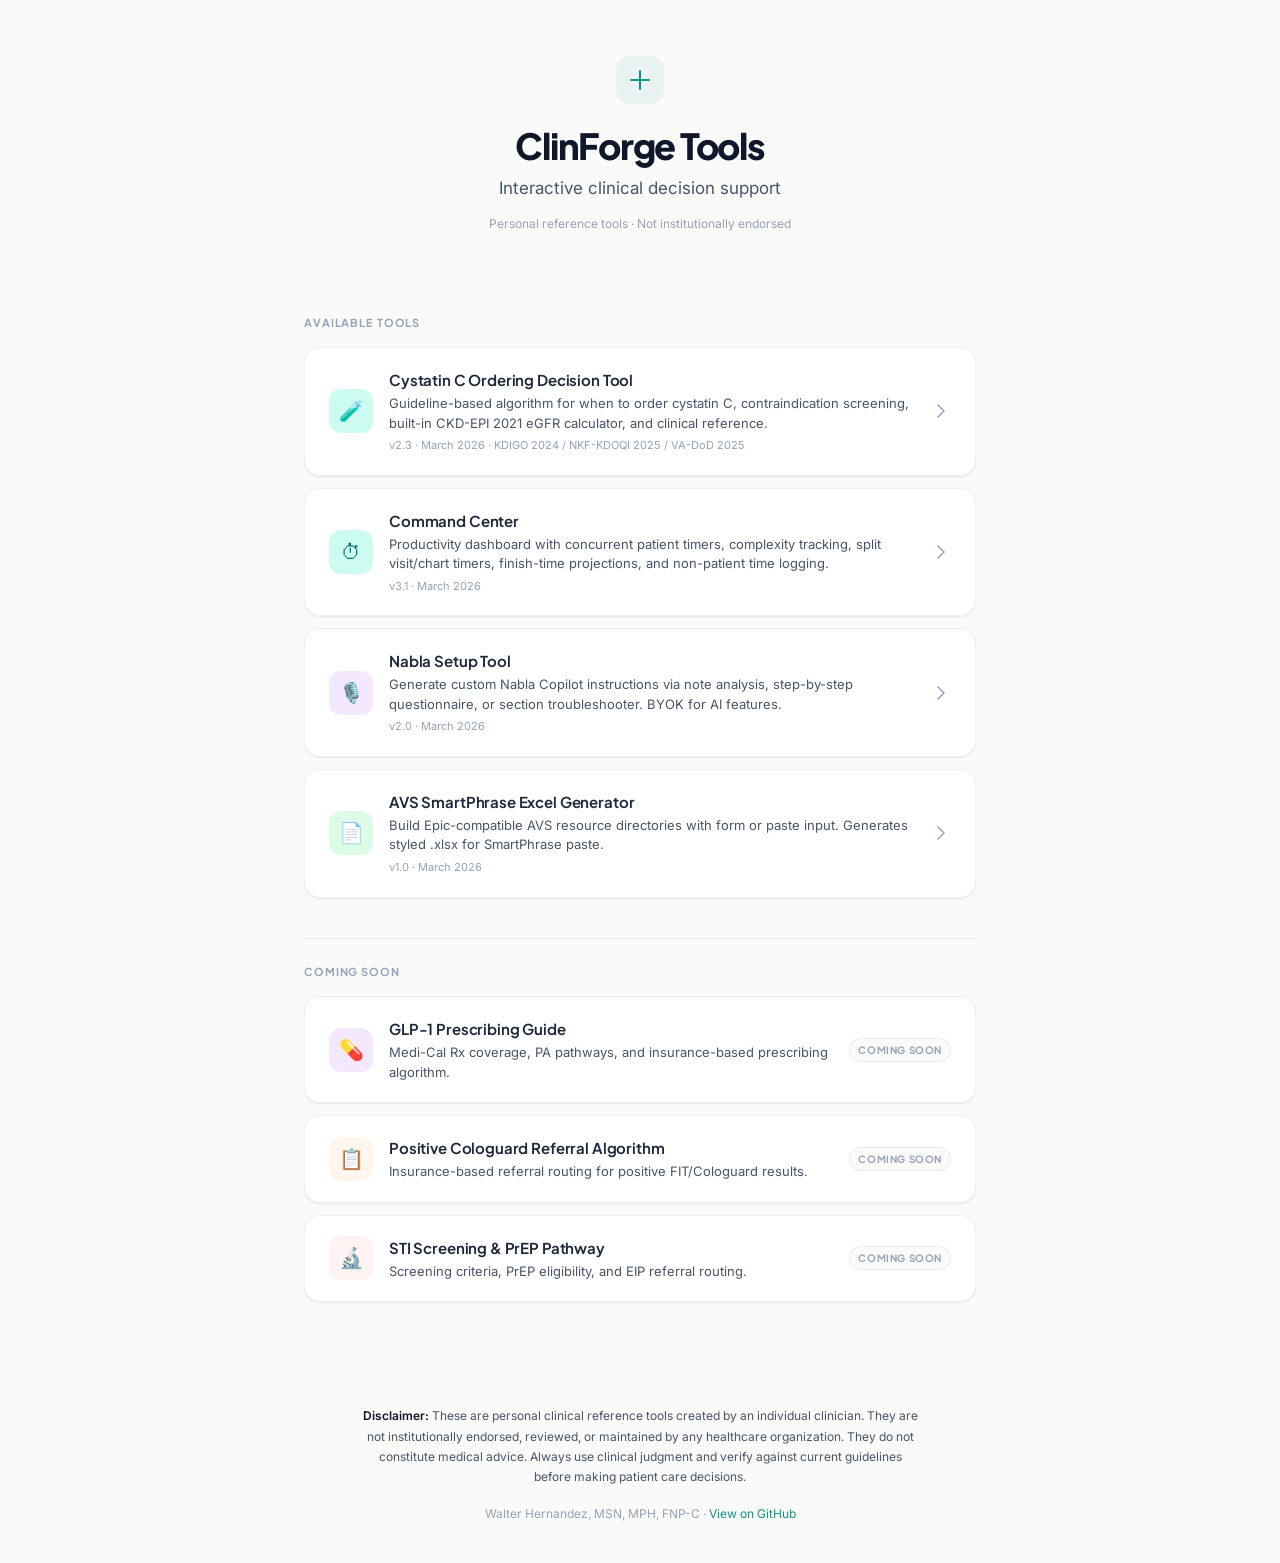
==== commit 2e76c26d: "redesign: add shared design system + redesign index page Create styles.css with full design system (" ====
--- a/index.html
+++ b/index.html
@@ -5,124 +5,176 @@
 <meta name="viewport" content="width=device-width, initial-scale=1.0">
 <meta name="robots" content="noindex, nofollow">
 <title>ClinForge Tools</title>
-<link rel="icon" href="data:image/svg+xml,<svg xmlns='http://www.w3.org/2000/svg' viewBox='0 0 100 100'><text y='.9em' font-size='90'>⚙️</text></svg>">
+<link rel="icon" href="data:image/svg+xml,<svg xmlns='http://www.w3.org/2000/svg' viewBox='0 0 32 32'><rect width='32' height='32' rx='8' fill='%230D9488'/><path d='M16 8v16M8 16h16' stroke='white' stroke-width='2.5' stroke-linecap='round'/></svg>">
 <link rel="preconnect" href="https://fonts.googleapis.com">
 <link rel="preconnect" href="https://fonts.gstatic.com" crossorigin>
-<link href="https://fonts.googleapis.com/css2?family=Plus+Jakarta+Sans:wght@500;600;700;800&family=DM+Sans:opsz,wght@9..40,400;9..40,500;9..40,600;9..40,700&display=swap" rel="stylesheet">
+<link href="https://fonts.googleapis.com/css2?family=Inter:wght@400;500;600;700&family=Plus+Jakarta+Sans:wght@600;700;800&display=swap" rel="stylesheet">
 <link rel="stylesheet" href="styles.css">
 <style>
-/* index-specific overrides */
-.index-wrap {
-  max-width: 680px;
-  margin: 0 auto;
-  padding: var(--s-6) var(--s-4) var(--s-12);
+/* === Index-specific styles === */
+.index-header {
+  padding: 56px 24px 48px;
+  text-align: center;
+}
+
+.index-header__icon {
+  display: inline-flex;
+  align-items: center;
+  justify-content: center;
+  width: 48px;
+  height: 48px;
+  border-radius: 14px;
+  background: var(--accent-subtle);
+  font-size: 1.5rem;
+  margin-bottom: 20px;
+}
+
+.index-header h1 {
+  font-size: 2.25rem;
+  font-weight: 800;
+  letter-spacing: -0.035em;
+  color: var(--slate-900);
+  margin-bottom: 8px;
+}
+
+.index-header__subtitle {
+  font-size: 1.0625rem;
+  color: var(--text-secondary);
+  font-weight: 400;
+}
+
+.index-header__meta {
+  margin-top: 12px;
+  font-size: 0.75rem;
+  color: var(--text-tertiary);
+}
+
+.tools-section {
+  margin-bottom: 40px;
+}
+
+/* Icon tints */
+.icon-teal    { background: #CCFBF1; color: #0F766E; }
+.icon-purple  { background: #F3E8FF; color: #7C3AED; }
+.icon-green   { background: #DCFCE7; color: #16A34A; }
+.icon-orange  { background: #FFF7ED; color: #C2410C; }
+.icon-red     { background: #FEF2F2; color: #DC2626; }
+
+/* Divider between sections */
+.section-divider {
+  border: none;
+  border-top: 1px solid var(--border);
+  margin: 32px 0 24px;
+}
+
+/* Inline critical fallback styles (standalone capability) */
+@supports not (--a: 0) {
+  body { font-family: system-ui, sans-serif; background: #FAFAF9; color: #0F172A; }
+  .tool-card { background: #fff; border: 1px solid #e5e5e5; border-radius: 12px; padding: 16px; margin-bottom: 12px; display: flex; align-items: center; gap: 16px; text-decoration: none; color: #0F172A; }
 }
 </style>
 </head>
 <body>
 
-<div class="index-wrap">
+<header class="index-header">
+  <div class="index-header__icon">
+    <svg width="24" height="24" viewBox="0 0 24 24" fill="none" stroke="currentColor" stroke-width="2" stroke-linecap="round" stroke-linejoin="round" style="color: var(--accent);">
+      <path d="M12 3v18M3 12h18"/>
+    </svg>
+  </div>
+  <h1>ClinForge Tools</h1>
+  <p class="index-header__subtitle">Interactive clinical decision support</p>
+  <p class="index-header__meta">Personal reference tools · Not institutionally endorsed</p>
+</header>
 
-  <div class="page-header">
-    <div class="eyebrow">ClinForge</div>
-    <h1>Clinical Tools</h1>
-    <p class="subtitle">Interactive decision support for primary care.</p>
-    <p class="meta-line">Personal reference tools · Not institutionally endorsed</p>
-  </div>
+<main class="container container--wide">
 
-  <div class="section-label">Available Tools</div>
+  <section class="tools-section">
+    <div class="section-label">Available Tools</div>
 
-  <a class="card card-interactive tool-card" href="cystatin-c.html">
-    <div class="tool-icon" style="background:var(--c-info-light);color:var(--c-accent);">🧪</div>
-    <div style="flex:1;min-width:0">
-      <div class="tool-name">Cystatin C Ordering Decision Tool</div>
-      <div class="tool-desc">Guideline-based algorithm for when to order cystatin C, contraindication screening, built-in CKD-EPI 2021 eGFR calculator, and clinical reference.</div>
-      <div class="tool-version">v2.3 · March 2026 · KDIGO 2024 / NKF-KDOQI 2025 / VA-DoD 2025</div>
-    </div>
-    <div class="tool-arrow">
-      <svg width="20" height="20" viewBox="0 0 24 24" fill="none" stroke="currentColor" stroke-width="2" stroke-linecap="round" stroke-linejoin="round"><path d="M5 12h14"/><path d="m12 5 7 7-7 7"/></svg>
-    </div>
-  </a>
+    <a class="tool-card stagger-in" href="cystatin-c.html">
+      <div class="tool-icon icon-teal">🧪</div>
+      <div class="tool-content">
+        <div class="tool-name">Cystatin C Ordering Decision Tool</div>
+        <div class="tool-desc">Guideline-based algorithm for when to order cystatin C, contraindication screening, built-in CKD-EPI 2021 eGFR calculator, and clinical reference.</div>
+        <div class="tool-version">v2.3 · March 2026 · KDIGO 2024 / NKF-KDOQI 2025 / VA-DoD 2025</div>
+      </div>
+      <svg class="tool-arrow" viewBox="0 0 20 20" fill="none" stroke="currentColor" stroke-width="1.5" stroke-linecap="round" stroke-linejoin="round"><path d="M7 4l6 6-6 6"/></svg>
+    </a>
 
-  <a class="card card-interactive tool-card" href="command-center.html">
-    <div class="tool-icon" style="background:var(--c-info-light);color:var(--c-accent);">⏱</div>
-    <div style="flex:1;min-width:0">
-      <div class="tool-name">Command Center</div>
-      <div class="tool-desc">Productivity dashboard with concurrent patient timers, complexity tracking, split visit/chart timers, finish-time projections, and non-patient time logging.</div>
-      <div class="tool-version">v3.1 · March 2026</div>
-    </div>
-    <div class="tool-arrow">
-      <svg width="20" height="20" viewBox="0 0 24 24" fill="none" stroke="currentColor" stroke-width="2" stroke-linecap="round" stroke-linejoin="round"><path d="M5 12h14"/><path d="m12 5 7 7-7 7"/></svg>
-    </div>
-  </a>
+    <a class="tool-card stagger-in" href="command-center.html">
+      <div class="tool-icon icon-teal">⏱</div>
+      <div class="tool-content">
+        <div class="tool-name">Command Center</div>
+        <div class="tool-desc">Productivity dashboard with concurrent patient timers, complexity tracking, split visit/chart timers, finish-time projections, and non-patient time logging.</div>
+        <div class="tool-version">v3.1 · March 2026</div>
+      </div>
+      <svg class="tool-arrow" viewBox="0 0 20 20" fill="none" stroke="currentColor" stroke-width="1.5" stroke-linecap="round" stroke-linejoin="round"><path d="M7 4l6 6-6 6"/></svg>
+    </a>
 
-  <a class="card card-interactive tool-card" href="nabla-setup.html">
-    <div class="tool-icon" style="background:var(--c-purple-light);color:var(--c-purple);">🎙️</div>
-    <div style="flex:1;min-width:0">
-      <div class="tool-name">Nabla Setup Tool</div>
-      <div class="tool-desc">Generate custom Nabla Copilot instructions via note analysis, step-by-step questionnaire, or section troubleshooter. BYOK for AI features.</div>
-      <div class="tool-version">v2.0 · March 2026</div>
-    </div>
-    <div class="tool-arrow">
-      <svg width="20" height="20" viewBox="0 0 24 24" fill="none" stroke="currentColor" stroke-width="2" stroke-linecap="round" stroke-linejoin="round"><path d="M5 12h14"/><path d="m12 5 7 7-7 7"/></svg>
-    </div>
-  </a>
+    <a class="tool-card stagger-in" href="nabla-setup.html">
+      <div class="tool-icon icon-purple">🎙️</div>
+      <div class="tool-content">
+        <div class="tool-name">Nabla Setup Tool</div>
+        <div class="tool-desc">Generate custom Nabla Copilot instructions via note analysis, step-by-step questionnaire, or section troubleshooter. BYOK for AI features.</div>
+        <div class="tool-version">v2.0 · March 2026</div>
+      </div>
+      <svg class="tool-arrow" viewBox="0 0 20 20" fill="none" stroke="currentColor" stroke-width="1.5" stroke-linecap="round" stroke-linejoin="round"><path d="M7 4l6 6-6 6"/></svg>
+    </a>
 
-  <a class="card card-interactive tool-card" href="avs-smartphrase.html">
-    <div class="tool-icon" style="background:var(--c-success-light);color:var(--c-success);">📄</div>
-    <div style="flex:1;min-width:0">
-      <div class="tool-name">AVS SmartPhrase Excel Generator</div>
-      <div class="tool-desc">Build Epic-compatible AVS resource directories with form or paste input. Generates styled .xlsx for SmartPhrase paste.</div>
-      <div class="tool-version">v1.0 · March 2026</div>
-    </div>
-    <div class="tool-arrow">
-      <svg width="20" height="20" viewBox="0 0 24 24" fill="none" stroke="currentColor" stroke-width="2" stroke-linecap="round" stroke-linejoin="round"><path d="M5 12h14"/><path d="m12 5 7 7-7 7"/></svg>
-    </div>
-  </a>
+    <a class="tool-card stagger-in" href="avs-smartphrase.html">
+      <div class="tool-icon icon-green">📄</div>
+      <div class="tool-content">
+        <div class="tool-name">AVS SmartPhrase Excel Generator</div>
+        <div class="tool-desc">Build Epic-compatible AVS resource directories with form or paste input. Generates styled .xlsx for SmartPhrase paste.</div>
+        <div class="tool-version">v1.0 · March 2026</div>
+      </div>
+      <svg class="tool-arrow" viewBox="0 0 20 20" fill="none" stroke="currentColor" stroke-width="1.5" stroke-linecap="round" stroke-linejoin="round"><path d="M7 4l6 6-6 6"/></svg>
+    </a>
+  </section>
 
-  <div class="section-label" style="margin-top:var(--s-8);">Coming Soon</div>
+  <hr class="section-divider">
 
-  <div class="card card-disabled">
-    <div class="tool-card">
-      <div class="tool-icon" style="background:var(--c-purple-light);color:var(--c-purple);">💊</div>
-      <div style="flex:1;min-width:0">
+  <section class="tools-section">
+    <div class="section-label">Coming Soon</div>
+
+    <div class="tool-card tool-card--disabled stagger-in">
+      <div class="tool-icon icon-purple">💊</div>
+      <div class="tool-content">
         <div class="tool-name">GLP-1 Prescribing Guide</div>
         <div class="tool-desc">Medi-Cal Rx coverage, PA pathways, and insurance-based prescribing algorithm.</div>
       </div>
       <span class="coming-badge">Coming soon</span>
     </div>
-  </div>
 
-  <div class="card card-disabled">
-    <div class="tool-card">
-      <div class="tool-icon" style="background:var(--c-warning-light);color:var(--c-warning);">📋</div>
-      <div style="flex:1;min-width:0">
+    <div class="tool-card tool-card--disabled stagger-in">
+      <div class="tool-icon icon-orange">📋</div>
+      <div class="tool-content">
         <div class="tool-name">Positive Cologuard Referral Algorithm</div>
         <div class="tool-desc">Insurance-based referral routing for positive FIT/Cologuard results.</div>
       </div>
       <span class="coming-badge">Coming soon</span>
     </div>
-  </div>
 
-  <div class="card card-disabled">
-    <div class="tool-card">
-      <div class="tool-icon" style="background:var(--c-danger-light);color:var(--c-danger);">🔬</div>
-      <div style="flex:1;min-width:0">
+    <div class="tool-card tool-card--disabled stagger-in">
+      <div class="tool-icon icon-red">🔬</div>
+      <div class="tool-content">
         <div class="tool-name">STI Screening & PrEP Pathway</div>
         <div class="tool-desc">Screening criteria, PrEP eligibility, and EIP referral routing.</div>
       </div>
       <span class="coming-badge">Coming soon</span>
     </div>
-  </div>
+  </section>
 
-</div>
+</main>
 
 <footer class="site-footer">
-  <div class="index-wrap" style="padding-top:0;padding-bottom:0">
-    <p class="disclaimer"><strong>Disclaimer:</strong> These are personal clinical reference tools created by an individual clinician. They are not institutionally endorsed, reviewed, or maintained by any healthcare organization. They do not constitute medical advice. Always use clinical judgment and verify against current guidelines before making patient care decisions.</p>
-    <p class="footer-author">Walter Hernandez, MSN, MPH, FNP-C</p>
-    <a class="footer-link" href="https://github.com/waltehernandez-ai/rnhc-clinical-tools" target="_blank" rel="noopener">View on GitHub</a>
-  </div>
+  <p class="site-footer__disclaimer">
+    <strong>Disclaimer:</strong> These are personal clinical reference tools created by an individual clinician. They are not institutionally endorsed, reviewed, or maintained by any healthcare organization. They do not constitute medical advice. Always use clinical judgment and verify against current guidelines before making patient care decisions.
+  </p>
+  <p class="site-footer__meta">
+    Walter Hernandez, MSN, MPH, FNP-C · <a href="https://github.com/waltehernandez-ai/rnhc-clinical-tools" target="_blank">View on GitHub</a>
+  </p>
 </footer>
 
 </body>
--- a/styles.css
+++ b/styles.css
@@ -1,10 +1,15 @@
-/* ═══════════════════════════════════════════════════════════════
+/* ============================================================
    ClinForge Design System — styles.css
    Shared visual layer for all ClinForge tools.
-   ═══════════════════════════════════════════════════════════════ */
+   ============================================================ */
 
 /* === RESET & BASE === */
-*, *::before, *::after { box-sizing: border-box; margin: 0; padding: 0; }
+*, *::before, *::after {
+  margin: 0;
+  padding: 0;
+  box-sizing: border-box;
+}
+
 html {
   font-size: 16px;
   -webkit-text-size-adjust: 100%;
@@ -13,285 +18,253 @@
   scroll-behavior: smooth;
 }
 
+body {
+  font-family: 'Inter', system-ui, -apple-system, sans-serif;
+  font-size: 0.9375rem; /* 15px */
+  line-height: 1.6;
+  color: var(--text);
+  background: var(--bg);
+  min-height: 100vh;
+}
+
 /* === CSS CUSTOM PROPERTIES === */
 :root {
-  /* Palette — core */
-  --c-navy:        #0F172A;
-  --c-navy-mid:    #1E293B;
-  --c-navy-light:  #334155;
-  --c-accent:      #0D9488;
-  --c-accent-hover:#0F766E;
-  --c-accent-muted:#CCFBF1;
-  --c-accent-subtle:rgba(13,148,136,0.08);
-
-  /* Surfaces */
-  --c-bg:          #FAFAF9;
-  --c-surface:     #FFFFFF;
-  --c-surface-alt: #F5F5F4;
-  --c-border:      rgba(0,0,0,0.06);
-  --c-border-strong:rgba(0,0,0,0.10);
-  --c-divider:     rgba(0,0,0,0.04);
-
-  /* Text */
-  --c-text:        #0F172A;
-  --c-text-secondary:#475569;
-  --c-text-tertiary:#94A3B8;
-  --c-text-inverse:#FFFFFF;
-
-  /* Clinical status — do not change these semantics */
-  --c-danger:      #DC2626;
-  --c-danger-light:#FEF2F2;
-  --c-warning:     #D97706;
-  --c-warning-light:#FFFBEB;
-  --c-success:     #16A34A;
-  --c-success-light:#F0FDF4;
-  --c-info:        #0D9488;
-  --c-info-light:  #F0FDFA;
-  --c-purple:      #7C3AED;
-  --c-purple-light:#F5F3FF;
-
-  /* Typography */
-  --font-heading:  'Plus Jakarta Sans', system-ui, -apple-system, sans-serif;
-  --font-body:     'DM Sans', system-ui, -apple-system, sans-serif;
-  --font-mono:     'JetBrains Mono', 'SF Mono', 'Fira Code', monospace;
-
-  /* Spacing — 4px grid */
-  --s-1:  4px;   --s-2:  8px;   --s-3:  12px;
-  --s-4:  16px;  --s-5:  20px;  --s-6:  24px;
-  --s-8:  32px;  --s-10: 40px;  --s-12: 48px;
-  --s-16: 64px;
-
-  /* Radii */
-  --r-sm:  8px;
-  --r-md: 12px;
-  --r-lg: 16px;
-  --r-full: 9999px;
-
-  /* Shadows */
-  --shadow-xs:  0 1px 2px rgba(0,0,0,0.04);
-  --shadow-sm:  0 1px 3px rgba(0,0,0,0.04), 0 1px 2px rgba(0,0,0,0.06);
-  --shadow-md:  0 4px 6px rgba(0,0,0,0.04), 0 2px 4px rgba(0,0,0,0.06);
-  --shadow-lg:  0 10px 15px rgba(0,0,0,0.04), 0 4px 6px rgba(0,0,0,0.06);
-
-  /* Transitions */
-  --ease-out:   cubic-bezier(0.16, 1, 0.3, 1);
-  --ease-in-out:cubic-bezier(0.4, 0, 0.2, 1);
-  --duration-fast:   150ms;
-  --duration-normal: 200ms;
-  --duration-slow:   400ms;
+  /* — Base palette — */
+  --slate-950: #020617;
+  --slate-900: #0F172A;
+  --slate-800: #1E293B;
+  --slate-700: #334155;
+  --slate-600: #475569;
+  --slate-500: #64748B;
+  --slate-400: #94A3B8;
+  --slate-300: #CBD5E1;
+  --slate-200: #E2E8F0;
+  --slate-100: #F1F5F9;
+  --slate-50:  #F8FAFC;
+
+  /* — Accent — */
+  --accent: #0D9488;
+  --accent-hover: #0F766E;
+  --accent-light: #CCFBF1;
+  --accent-subtle: rgba(13, 148, 136, 0.08);
+  --accent-focus: rgba(13, 148, 136, 0.40);
+
+  /* — Semantic aliases — */
+  --bg: #FAFAF9;
+  --surface: #FFFFFF;
+  --surface-raised: #FFFFFF;
+  --text: var(--slate-900);
+  --text-secondary: var(--slate-600);
+  --text-tertiary: var(--slate-400);
+  --border: rgba(0, 0, 0, 0.06);
+  --border-strong: rgba(0, 0, 0, 0.10);
+
+  /* — Clinical status — */
+  --danger: #DC2626;
+  --danger-light: #FEF2F2;
+  --danger-border: #FECACA;
+  --warning: #D97706;
+  --warning-light: #FFFBEB;
+  --warning-border: #FDE68A;
+  --success: #059669;
+  --success-light: #ECFDF5;
+  --success-border: #A7F3D0;
+
+  /* — Spacing (4px grid) — */
+  --space-1: 4px;
+  --space-2: 8px;
+  --space-3: 12px;
+  --space-4: 16px;
+  --space-5: 20px;
+  --space-6: 24px;
+  --space-8: 32px;
+  --space-10: 40px;
+  --space-12: 48px;
+  --space-16: 64px;
+
+  /* — Radius — */
+  --radius-sm: 8px;
+  --radius: 12px;
+  --radius-lg: 16px;
+  --radius-full: 9999px;
+
+  /* — Shadows — */
+  --shadow-xs: 0 1px 2px rgba(0, 0, 0, 0.04);
+  --shadow-sm: 0 1px 3px rgba(0, 0, 0, 0.04), 0 1px 2px rgba(0, 0, 0, 0.06);
+  --shadow: 0 2px 8px rgba(0, 0, 0, 0.04), 0 1px 3px rgba(0, 0, 0, 0.06);
+  --shadow-md: 0 4px 12px rgba(0, 0, 0, 0.05), 0 2px 4px rgba(0, 0, 0, 0.04);
+  --shadow-lg: 0 8px 24px rgba(0, 0, 0, 0.06), 0 2px 8px rgba(0, 0, 0, 0.04);
+
+  /* — Transitions — */
+  --ease: cubic-bezier(0.4, 0, 0.2, 1);
+  --duration: 200ms;
+  --transition: var(--duration) var(--ease);
 }
 
 /* === TYPOGRAPHY === */
-body {
-  font-family: var(--font-body);
-  font-size: 0.9375rem; /* 15px */
-  line-height: 1.6;
-  color: var(--c-text);
-  background: var(--c-bg);
-  min-height: 100vh;
-}
 h1, h2, h3, h4, h5, h6 {
-  font-family: var(--font-heading);
+  font-family: 'Plus Jakarta Sans', 'Inter', system-ui, sans-serif;
+  font-weight: 700;
   letter-spacing: -0.025em;
-  line-height: 1.25;
-  color: var(--c-navy);
-}
-h1 { font-size: 1.75rem; font-weight: 700; }
-h2 { font-size: 1.25rem; font-weight: 700; }
-h3 { font-size: 1.0625rem; font-weight: 600; }
-.mono { font-family: var(--font-mono); }
-.label-sm {
-  font-family: var(--font-body);
-  font-size: 0.75rem;
-  font-weight: 600;
+  line-height: 1.2;
+  color: var(--text);
+}
+
+h1 { font-size: 2rem; }
+h2 { font-size: 1.5rem; }
+h3 { font-size: 1.125rem; }
+
+a {
+  color: var(--accent);
+  text-decoration: none;
+  transition: color var(--transition);
+}
+a:hover { color: var(--accent-hover); }
+
+strong { font-weight: 600; }
+
+.mono {
+  font-family: 'JetBrains Mono', 'SF Mono', 'Fira Code', monospace;
+}
+
+/* === LAYOUT UTILITIES === */
+.container {
+  max-width: 680px;
+  margin: 0 auto;
+  padding: var(--space-8) var(--space-6);
+}
+
+.container--wide {
+  max-width: 720px;
+}
+
+/* === COMPONENTS: Section labels === */
+.section-label {
+  font-family: 'Plus Jakarta Sans', 'Inter', system-ui, sans-serif;
+  font-size: 0.6875rem; /* 11px */
+  font-weight: 700;
   text-transform: uppercase;
-  letter-spacing: 0.06em;
-  color: var(--c-text-tertiary);
-}
-
-/* === LAYOUT UTILITIES === */
-.container       { max-width: 680px; margin: 0 auto; padding: 0 var(--s-4); }
-.container-wide  { max-width: 720px; margin: 0 auto; padding: 0 var(--s-4); }
-.container-full  { max-width: 920px; margin: 0 auto; padding: 0 var(--s-4); }
-.flex            { display: flex; }
-.flex-between    { display: flex; justify-content: space-between; align-items: center; }
-.flex-center     { display: flex; align-items: center; justify-content: center; }
-.gap-1 { gap: var(--s-1); } .gap-2 { gap: var(--s-2); }
-.gap-3 { gap: var(--s-3); } .gap-4 { gap: var(--s-4); }
-.mt-2 { margin-top: var(--s-2); } .mt-3 { margin-top: var(--s-3); }
-.mt-4 { margin-top: var(--s-4); } .mt-6 { margin-top: var(--s-6); }
-.mt-8 { margin-top: var(--s-8); } .mb-2 { margin-bottom: var(--s-2); }
-.mb-3 { margin-bottom: var(--s-3); } .mb-4 { margin-bottom: var(--s-4); }
-.mb-6 { margin-bottom: var(--s-6); }
-
-/* === COMPONENTS: Page Header === */
-.page-header {
-  padding: var(--s-10) 0 var(--s-8);
-  text-align: center;
-}
-.page-header .eyebrow {
-  font-family: var(--font-body);
-  font-size: 0.75rem;
-  font-weight: 700;
-  letter-spacing: 0.12em;
-  text-transform: uppercase;
-  color: var(--c-accent);
-  margin-bottom: var(--s-2);
-}
-.page-header h1 {
-  font-size: 2rem;
-  font-weight: 800;
-  letter-spacing: -0.03em;
-  color: var(--c-navy);
-  margin-bottom: var(--s-2);
-}
-.page-header .subtitle {
-  font-size: 0.9375rem;
-  color: var(--c-text-secondary);
-  max-width: 480px;
-  margin: 0 auto;
-}
-.page-header .meta-line {
-  font-size: 0.8125rem;
-  color: var(--c-text-tertiary);
-  margin-top: var(--s-3);
-}
-
-/* === COMPONENTS: Tool Header (inner pages) === */
-.tool-header {
-  padding: var(--s-6) 0;
-  border-bottom: 1px solid var(--c-border);
-  margin-bottom: var(--s-6);
-}
-.tool-header .back-link {
-  display: inline-flex;
-  align-items: center;
-  gap: var(--s-2);
-  font-size: 0.8125rem;
-  font-weight: 600;
-  color: var(--c-text-tertiary);
-  text-decoration: none;
-  transition: color var(--duration-fast);
-  margin-bottom: var(--s-3);
-}
-.tool-header .back-link:hover { color: var(--c-accent); }
-.tool-header .back-link svg {
-  width: 16px; height: 16px;
-  stroke: currentColor; fill: none;
-  stroke-width: 2; stroke-linecap: round; stroke-linejoin: round;
-}
-.tool-header h1 { font-size: 1.5rem; margin-bottom: var(--s-1); }
-.tool-header .tool-meta {
-  font-size: 0.8125rem;
-  color: var(--c-text-tertiary);
-}
-.tool-header .tool-meta span {
-  margin: 0 var(--s-2);
-  opacity: 0.4;
+  letter-spacing: 0.08em;
+  color: var(--text-tertiary);
+  margin-bottom: var(--space-4);
 }
 
 /* === COMPONENTS: Cards === */
 .card {
-  background: var(--c-surface);
-  border: 1px solid var(--c-border);
-  border-radius: var(--r-md);
+  background: var(--surface);
+  border: 1px solid var(--border);
+  border-radius: var(--radius-lg);
+  padding: var(--space-6);
   box-shadow: var(--shadow-sm);
-  padding: var(--s-6);
-  margin-bottom: var(--s-4);
-  transition: box-shadow var(--duration-normal) var(--ease-in-out),
-              transform var(--duration-normal) var(--ease-in-out),
-              border-color var(--duration-normal);
-}
-.card-interactive {
+  transition: box-shadow var(--transition), border-color var(--transition), transform var(--transition);
+}
+
+.card--interactive {
   cursor: pointer;
 }
-.card-interactive:hover {
+
+.card--interactive:hover {
   box-shadow: var(--shadow-md);
+  border-color: var(--border-strong);
   transform: translateY(-1px);
-  border-color: var(--c-border-strong);
-}
-.card-title {
-  font-family: var(--font-heading);
-  font-size: 1.0625rem;
-  font-weight: 700;
-  color: var(--c-navy);
-  letter-spacing: -0.02em;
-  margin-bottom: var(--s-4);
-}
-
-/* Tool cards (index page) */
+}
+
+/* === COMPONENTS: Tool cards (index) === */
 .tool-card {
   display: flex;
   align-items: center;
-  gap: var(--s-4);
+  gap: var(--space-4);
+  background: var(--surface);
+  border: 1px solid var(--border);
+  border-radius: var(--radius-lg);
+  padding: var(--space-5) var(--space-6);
+  margin-bottom: var(--space-3);
   text-decoration: none;
-  color: var(--c-text);
-}
-.tool-card .tool-icon {
-  width: 48px; height: 48px;
-  border-radius: var(--r-sm);
+  color: var(--text);
+  box-shadow: var(--shadow-sm);
+  transition: box-shadow var(--transition), border-color var(--transition), transform var(--transition);
+  cursor: pointer;
+}
+
+.tool-card:hover {
+  box-shadow: var(--shadow-md);
+  border-color: var(--border-strong);
+  transform: translateY(-1px);
+  color: var(--text);
+}
+
+.tool-icon {
+  width: 44px;
+  height: 44px;
+  border-radius: var(--radius);
   display: flex;
   align-items: center;
   justify-content: center;
-  font-size: 1.5rem;
+  font-size: 1.25rem;
   flex-shrink: 0;
 }
-.tool-card .tool-name {
-  font-family: var(--font-heading);
+
+.tool-content { flex: 1; min-width: 0; }
+
+.tool-name {
+  font-family: 'Plus Jakarta Sans', 'Inter', system-ui, sans-serif;
   font-size: 0.9375rem;
-  font-weight: 700;
-  color: var(--c-navy);
-  letter-spacing: -0.02em;
-}
-.tool-card .tool-desc {
-  font-size: 0.8125rem;
-  color: var(--c-text-secondary);
+  font-weight: 650;
+  letter-spacing: -0.01em;
+  color: var(--slate-800);
+  margin-bottom: 2px;
+}
+
+.tool-desc {
+  font-size: 0.8125rem; /* 13px */
+  color: var(--text-secondary);
   line-height: 1.5;
-  margin-top: 2px;
-}
-.tool-card .tool-version {
-  font-size: 0.75rem;
-  color: var(--c-text-tertiary);
-  margin-top: var(--s-1);
-}
-.tool-card .tool-arrow {
-  color: var(--c-text-tertiary);
+}
+
+.tool-version {
+  font-size: 0.6875rem; /* 11px */
+  color: var(--text-tertiary);
+  margin-top: var(--space-1);
+}
+
+.tool-arrow {
   flex-shrink: 0;
-  transition: transform var(--duration-normal) var(--ease-out),
-              color var(--duration-fast);
-}
-.card-interactive:hover .tool-arrow {
+  color: var(--text-tertiary);
+  transition: transform var(--transition), color var(--transition);
+  width: 20px;
+  height: 20px;
+}
+
+.tool-card:hover .tool-arrow {
   transform: translateX(3px);
-  color: var(--c-accent);
-}
-
-/* Coming soon state */
-.card-disabled {
-  opacity: 0.45;
+  color: var(--accent);
+}
+
+/* Coming soon */
+.tool-card--disabled {
+  opacity: 0.55;
   cursor: default;
   pointer-events: none;
 }
+
+.tool-card--disabled:hover {
+  box-shadow: var(--shadow-sm);
+  border-color: var(--border);
+  transform: none;
+}
+
 .coming-badge {
-  font-size: 0.6875rem;
+  font-family: 'Plus Jakarta Sans', 'Inter', system-ui, sans-serif;
+  font-size: 0.625rem; /* 10px */
   font-weight: 700;
   text-transform: uppercase;
-  letter-spacing: 0.04em;
-  color: var(--c-text-tertiary);
-  background: var(--c-surface-alt);
-  padding: 2px var(--s-2);
-  border-radius: var(--s-1);
-  border: 1px solid var(--c-border);
-}
-
-/* Section labels */
-.section-label {
-  font-family: var(--font-body);
-  font-size: 0.6875rem;
-  font-weight: 700;
-  text-transform: uppercase;
-  letter-spacing: 0.08em;
-  color: var(--c-text-tertiary);
-  margin-bottom: var(--s-3);
+  letter-spacing: 0.06em;
+  color: var(--text-tertiary);
+  background: var(--bg);
+  padding: 3px 8px;
+  border-radius: var(--radius-full);
+  border: 1px solid var(--border);
+  flex-shrink: 0;
 }
 
 /* === COMPONENTS: Buttons === */
@@ -299,483 +272,321 @@
   display: inline-flex;
   align-items: center;
   justify-content: center;
-  gap: var(--s-2);
-  font-family: var(--font-body);
+  gap: var(--space-2);
+  font-family: 'Inter', system-ui, sans-serif;
   font-size: 0.875rem;
   font-weight: 600;
   border: none;
-  border-radius: var(--r-sm);
-  padding: var(--s-3) var(--s-5);
+  border-radius: var(--radius-sm);
+  padding: var(--space-3) var(--space-5);
   cursor: pointer;
-  transition: all var(--duration-fast);
-  text-decoration: none;
-  line-height: 1;
-}
+  transition: all var(--transition);
+  -webkit-user-select: none;
+  user-select: none;
+}
+
+.btn:hover { transform: scale(1.015); }
 .btn:active { transform: scale(0.98); }
-.btn:focus-visible {
-  outline: 2px solid var(--c-accent);
-  outline-offset: 2px;
-}
-.btn-primary {
-  background: var(--c-navy);
-  color: var(--c-text-inverse);
-}
-.btn-primary:hover { background: var(--c-navy-mid); }
-.btn-primary:disabled {
-  background: var(--c-surface-alt);
-  color: var(--c-text-tertiary);
+
+.btn--primary {
+  background: var(--slate-900);
+  color: #fff;
+}
+.btn--primary:hover { background: var(--slate-800); }
+
+.btn--accent {
+  background: var(--accent);
+  color: #fff;
+}
+.btn--accent:hover { background: var(--accent-hover); }
+
+.btn--secondary {
+  background: transparent;
+  color: var(--text-secondary);
+  border: 1px solid var(--border-strong);
+}
+.btn--secondary:hover { border-color: var(--slate-400); }
+
+.btn--danger {
+  background: var(--danger-light);
+  color: var(--danger);
+}
+
+.btn:disabled {
+  opacity: 0.4;
   cursor: not-allowed;
   transform: none;
 }
-.btn-accent {
-  background: var(--c-accent);
-  color: var(--c-text-inverse);
-}
-.btn-accent:hover { background: var(--c-accent-hover); }
-.btn-ghost {
-  background: transparent;
-  color: var(--c-text-secondary);
-  border: 1px solid var(--c-border-strong);
-}
-.btn-ghost:hover {
-  border-color: var(--c-accent);
-  color: var(--c-accent);
-  background: var(--c-accent-subtle);
-}
-.btn-danger {
-  background: var(--c-danger-light);
-  color: var(--c-danger);
-}
-.btn-danger:hover { background: #FEE2E2; }
-.btn-sm {
-  padding: var(--s-1) var(--s-3);
-  font-size: 0.8125rem;
-}
 
 /* === COMPONENTS: Tabs === */
-.tab-bar {
-  display: flex;
-  gap: var(--s-1);
-  border-bottom: 1px solid var(--c-border);
-  padding: 0 var(--s-4);
-  background: var(--c-surface);
+.nav-bar {
   position: sticky;
   top: 0;
   z-index: 100;
-}
-.tab-btn {
-  font-family: var(--font-body);
-  font-size: 0.875rem;
+  background: var(--surface);
+  border-bottom: 1px solid var(--border);
+  box-shadow: var(--shadow-xs);
+}
+
+.nav-inner {
+  max-width: 680px;
+  margin: 0 auto;
+  display: flex;
+  padding: 0 var(--space-6);
+}
+
+.nav-tab {
+  position: relative;
+  padding: var(--space-3) var(--space-4);
+  font-family: 'Inter', system-ui, sans-serif;
+  font-size: 0.8125rem;
   font-weight: 600;
-  color: var(--c-text-tertiary);
+  border: none;
   background: none;
-  border: none;
-  padding: var(--s-3) var(--s-4);
   cursor: pointer;
-  position: relative;
-  transition: color var(--duration-fast);
-  border-bottom: 2px solid transparent;
-  margin-bottom: -1px;
-}
-.tab-btn:hover { color: var(--c-text-secondary); }
-.tab-btn.active {
-  color: var(--c-accent);
-  border-bottom-color: var(--c-accent);
-}
+  color: var(--text-tertiary);
+  transition: color var(--transition);
+}
+
+.nav-tab:hover { color: var(--text); }
+
+.nav-tab.active { color: var(--text); }
+
+.nav-tab::after {
+  content: '';
+  position: absolute;
+  bottom: -1px;
+  left: var(--space-4);
+  right: var(--space-4);
+  height: 2px;
+  background: var(--accent);
+  border-radius: 1px;
+  transform: scaleX(0);
+  transition: transform var(--transition);
+}
+
+.nav-tab.active::after { transform: scaleX(1); }
 
 /* === COMPONENTS: Forms === */
-.form-group { margin-bottom: var(--s-4); }
+.form-group { margin-bottom: var(--space-4); }
+
 .form-label {
   display: block;
   font-size: 0.8125rem;
   font-weight: 600;
-  color: var(--c-text);
-  margin-bottom: var(--s-1);
-}
+  color: var(--text);
+  margin-bottom: var(--space-1);
+}
+
 .form-input,
 .form-textarea,
 .form-select {
   width: 100%;
-  font-family: var(--font-body);
+  font-family: 'Inter', system-ui, sans-serif;
   font-size: 0.9375rem;
-  padding: var(--s-3) var(--s-4);
-  border: 1px solid var(--c-border-strong);
-  border-radius: var(--r-sm);
-  background: var(--c-surface);
-  color: var(--c-text);
-  transition: border-color var(--duration-fast),
-              box-shadow var(--duration-fast);
-}
+  padding: var(--space-3) var(--space-4);
+  border: 1px solid var(--border-strong);
+  border-radius: var(--radius-sm);
+  background: var(--surface);
+  color: var(--text);
+  transition: border-color var(--transition), box-shadow var(--transition);
+}
+
 .form-input:focus,
 .form-textarea:focus,
 .form-select:focus {
   outline: none;
-  border-color: var(--c-accent);
-  box-shadow: 0 0 0 3px rgba(13,148,136,0.12);
-}
-.form-input::placeholder,
-.form-textarea::placeholder {
-  color: var(--c-text-tertiary);
-}
+  border-color: var(--accent);
+  box-shadow: 0 0 0 3px var(--accent-subtle);
+}
+
 .form-textarea {
   resize: vertical;
   min-height: 80px;
 }
-.form-input-mono {
-  font-family: var(--font-mono);
-  font-size: 0.875rem;
-}
+
 .form-hint {
-  font-size: 0.8125rem;
-  color: var(--c-text-tertiary);
-  margin-top: 2px;
-}
-
-/* Radio / Checkbox options */
-.radio-group { display: flex; flex-direction: column; gap: var(--s-1); }
-.radio-option {
-  display: flex;
-  align-items: flex-start;
-  gap: var(--s-3);
-  padding: var(--s-2) var(--s-3);
-  border-radius: var(--r-sm);
-  cursor: pointer;
-  border: 1px solid transparent;
-  transition: all var(--duration-fast);
-}
-.radio-option:hover {
-  background: var(--c-surface-alt);
-  border-color: var(--c-border);
-}
-.radio-option input[type="radio"],
-.radio-option input[type="checkbox"] {
-  margin-top: 2px;
-  width: 16px; height: 16px;
-  accent-color: var(--c-accent);
-  flex-shrink: 0;
-}
-.radio-label {
-  font-size: 0.9375rem;
-  font-weight: 500;
-  color: var(--c-text);
-}
-.radio-desc {
-  font-size: 0.8125rem;
-  color: var(--c-text-tertiary);
-  margin-top: 2px;
+  font-size: 0.75rem;
+  color: var(--text-tertiary);
+  margin-top: var(--space-1);
 }
 
 /* === COMPONENTS: Clinical Indicators === */
-.alert {
-  padding: var(--s-3) var(--s-4);
-  border-radius: var(--r-sm);
-  font-size: 0.875rem;
-  margin-bottom: var(--s-4);
+.indicator {
+  border-radius: var(--radius);
+  padding: var(--space-4) var(--space-5);
   border-left: 4px solid;
 }
-.alert-info    { background: var(--c-info-light);    border-color: var(--c-info);    color: #115E59; }
-.alert-success { background: var(--c-success-light); border-color: var(--c-success); color: #166534; }
-.alert-warn    { background: var(--c-warning-light); border-color: var(--c-warning); color: #92400E; }
-.alert-danger  { background: var(--c-danger-light);  border-color: var(--c-danger);  color: #991B1B; }
-.alert-purple  { background: var(--c-purple-light);  border-color: var(--c-purple);  color: #5B21B6; }
-
-/* Clinical result with left border */
-.result-card {
-  border-radius: var(--r-md);
-  padding: var(--s-5);
-  border-left: 5px solid;
-  box-shadow: var(--shadow-sm);
-  animation: fadeSlideUp var(--duration-slow) var(--ease-out);
-}
-.result-order   { background: var(--c-success-light); border-color: var(--c-success); }
-.result-stop    { background: var(--c-surface);        border-color: var(--c-border-strong); }
-.result-caution { background: var(--c-warning-light);  border-color: var(--c-warning); }
-
-/* Status badges */
-.status-badge {
-  font-family: var(--font-mono);
-  font-size: 0.6875rem;
-  font-weight: 700;
-  padding: 2px var(--s-2);
-  border-radius: var(--s-1);
-  text-transform: uppercase;
-  letter-spacing: 0.02em;
-}
-
-/* === COMPONENTS: Collapsible sections === */
-.ref-section {
-  background: var(--c-surface);
-  border: 1px solid var(--c-border);
-  border-radius: var(--r-md);
-  margin-bottom: var(--s-3);
-  overflow: hidden;
-  transition: box-shadow var(--duration-normal);
-}
-.ref-section:hover { box-shadow: var(--shadow-xs); }
-.ref-toggle {
-  width: 100%;
-  padding: var(--s-3) var(--s-4);
-  display: flex;
-  align-items: center;
-  justify-content: space-between;
-  background: none;
-  border: none;
-  cursor: pointer;
-  font-family: var(--font-body);
-}
-.ref-toggle-left {
-  display: flex;
-  align-items: center;
-  gap: var(--s-3);
-}
-.ref-icon {
-  width: 28px; height: 28px;
-  border-radius: 6px;
-  display: flex;
-  align-items: center;
-  justify-content: center;
-  font-size: 0.875rem;
-  flex-shrink: 0;
-}
-.ref-toggle-title {
-  font-family: var(--font-heading);
-  font-size: 0.875rem;
-  font-weight: 600;
-  color: var(--c-navy);
-  letter-spacing: -0.01em;
-}
-.ref-chevron {
-  font-size: 0.75rem;
-  color: var(--c-text-tertiary);
-  transition: transform var(--duration-normal) var(--ease-out);
-}
-.ref-section.open .ref-chevron { transform: rotate(180deg); }
-.ref-content { display: none; padding: 0 var(--s-4) var(--s-4); }
-.ref-section.open .ref-content { display: block; }
-
-/* === COMPONENTS: Tables === */
-.data-table {
-  width: 100%;
-  border-collapse: collapse;
-  font-size: 0.8125rem;
-  margin-top: var(--s-2);
-}
-.data-table th {
-  background: var(--c-navy);
-  color: var(--c-text-inverse);
-  padding: var(--s-2) var(--s-3);
-  text-align: left;
-  font-weight: 600;
-  font-size: 0.75rem;
-  text-transform: uppercase;
-  letter-spacing: 0.03em;
-}
-.data-table td {
-  padding: var(--s-2) var(--s-3);
-  border-bottom: 1px solid var(--c-border);
-  color: var(--c-text-secondary);
-  line-height: 1.5;
-}
-.data-table tr:nth-child(even) td { background: var(--c-surface-alt); }
-.data-table .factor { font-weight: 600; color: var(--c-text); }
-.data-table .up   { color: var(--c-danger);  font-weight: 600; }
-.data-table .down { color: var(--c-accent);   font-weight: 600; }
-
-/* === COMPONENTS: Output blocks === */
-.output-block {
-  margin-bottom: var(--s-4);
-  border-radius: var(--r-md);
-  overflow: hidden;
-  border: 1px solid var(--c-border);
-}
-.output-header {
-  display: flex;
-  align-items: center;
-  justify-content: space-between;
-  padding: var(--s-2) var(--s-4);
-  background: var(--c-navy);
-  color: var(--c-text-inverse);
-}
-.output-title {
-  font-size: 0.8125rem;
-  font-weight: 600;
-}
-.output-body {
-  padding: var(--s-4);
-  background: var(--c-surface-alt);
-  font-family: var(--font-mono);
-  font-size: 0.8125rem;
-  line-height: 1.6;
-  white-space: pre-wrap;
-  word-break: break-word;
-  color: var(--c-text);
-}
-
-/* === COMPONENTS: Modal === */
-.modal-overlay {
-  display: none;
-  position: fixed;
-  inset: 0;
-  background: rgba(0,0,0,0.5);
-  z-index: 1000;
-  align-items: center;
-  justify-content: center;
-  padding: var(--s-4);
-  backdrop-filter: blur(4px);
-}
-.modal-overlay.open,
-.modal-overlay.show { display: flex; }
-.modal-box {
-  background: var(--c-surface);
-  border-radius: var(--r-lg);
-  padding: var(--s-8);
-  max-width: 520px;
-  width: 100%;
-  box-shadow: var(--shadow-lg);
-}
-
-/* === COMPONENTS: Toast === */
-.toast {
-  display: none;
-  position: fixed;
-  bottom: var(--s-6);
-  right: var(--s-6);
-  padding: var(--s-3) var(--s-5);
-  border-radius: var(--r-sm);
-  font-size: 0.875rem;
-  font-weight: 600;
-  z-index: 999;
-  box-shadow: var(--shadow-md);
-  font-family: var(--font-body);
-}
-.toast.success { background: var(--c-success); color: var(--c-text-inverse); }
-.toast.error   { background: var(--c-danger);  color: var(--c-text-inverse); }
-.toast.show    { display: block; }
+
+.indicator--success {
+  background: var(--success-light);
+  border-color: var(--success);
+}
+
+.indicator--warning {
+  background: var(--warning-light);
+  border-color: var(--warning);
+}
+
+.indicator--danger {
+  background: var(--danger-light);
+  border-color: var(--danger);
+}
+
+.indicator--neutral {
+  background: var(--slate-50);
+  border-color: var(--slate-300);
+}
 
 /* === COMPONENTS: Footer/Disclaimer === */
 .site-footer {
-  margin-top: var(--s-12);
-  padding: var(--s-6) 0 var(--s-8);
-  border-top: 1px solid var(--c-border);
+  max-width: 680px;
+  margin: 0 auto;
+  padding: var(--space-8) var(--space-6) var(--space-10);
   text-align: center;
 }
-.disclaimer {
+
+.site-footer__disclaimer {
   font-size: 0.75rem;
-  line-height: 1.6;
-  color: var(--c-text-tertiary);
+  line-height: 1.7;
+  color: var(--text-secondary);
   max-width: 560px;
-  margin: 0 auto;
-}
-.disclaimer strong {
-  color: var(--c-text-secondary);
-  font-weight: 600;
-}
-.footer-author {
-  font-size: 0.8125rem;
-  font-weight: 600;
-  color: var(--c-text-secondary);
-  margin-top: var(--s-3);
-}
-.footer-link {
+  margin: 0 auto var(--space-4);
+}
+
+.site-footer__disclaimer strong {
+  color: var(--text);
+}
+
+.site-footer__meta {
+  font-size: 0.75rem;
+  color: var(--text-tertiary);
+}
+
+.site-footer__meta a {
+  color: var(--accent);
+}
+
+/* === COMPONENTS: Back link === */
+.back-link {
   display: inline-flex;
   align-items: center;
-  gap: var(--s-2);
+  gap: var(--space-2);
   font-size: 0.8125rem;
-  color: var(--c-accent);
+  font-weight: 500;
+  color: var(--text-tertiary);
   text-decoration: none;
-  margin-top: var(--s-3);
-  transition: opacity var(--duration-fast);
-}
-.footer-link:hover { opacity: 0.8; }
-.version-tag {
-  font-family: var(--font-mono);
-  font-size: 0.6875rem;
-  color: var(--c-text-tertiary);
-  margin-top: var(--s-2);
-}
-
-/* === COMPONENTS: Progress === */
-.progress-wrap { margin-bottom: var(--s-6); }
-.progress-steps {
-  display: flex;
-  justify-content: space-between;
-  margin-bottom: var(--s-2);
-}
-.step-label {
-  font-size: 0.8125rem;
-  font-weight: 600;
-  color: var(--c-text-tertiary);
-  cursor: pointer;
-  padding-bottom: var(--s-1);
-  border-bottom: 2px solid transparent;
-  transition: all var(--duration-fast);
-}
-.step-label.active {
-  color: var(--c-accent);
-  border-bottom-color: var(--c-accent);
-}
-.step-label.done { color: var(--c-navy); }
-.progress-bar {
-  height: 3px;
-  background: var(--c-border-strong);
-  border-radius: 2px;
-  overflow: hidden;
-}
-.progress-fill {
-  height: 100%;
-  background: var(--c-accent);
-  border-radius: 2px;
-  transition: width var(--duration-slow) var(--ease-out);
-}
+  transition: color var(--transition);
+}
+
+.back-link:hover { color: var(--accent); }
+
+.back-link svg {
+  width: 16px;
+  height: 16px;
+}
+
+/* === COMPONENTS: Tool page header === */
+.tool-header {
+  padding: var(--space-8) var(--space-6) var(--space-6);
+  max-width: 680px;
+  margin: 0 auto;
+}
+
+.tool-header h1 {
+  font-size: 1.75rem;
+  margin-bottom: var(--space-1);
+}
+
+.tool-header__meta {
+  font-size: 0.75rem;
+  color: var(--text-tertiary);
+}
+
+/* === COMPONENTS: Panels (tab content) === */
+.panel { display: none; }
+.panel.active { display: block; animation: fadeIn 200ms var(--ease); }
 
 /* === ANIMATIONS === */
-@keyframes fadeSlideUp {
-  from { opacity: 0; transform: translateY(8px); }
-  to   { opacity: 1; transform: translateY(0); }
-}
 @keyframes fadeIn {
   from { opacity: 0; }
-  to   { opacity: 1; }
-}
-@keyframes pulse {
-  0%, 100% { opacity: 1; }
-  50% { opacity: 0.5; }
-}
-
-/* Staggered card entrance */
-.card { animation: fadeSlideUp var(--duration-slow) var(--ease-out) both; }
-.card:nth-child(1) { animation-delay: 0ms; }
-.card:nth-child(2) { animation-delay: 60ms; }
-.card:nth-child(3) { animation-delay: 120ms; }
-.card:nth-child(4) { animation-delay: 180ms; }
-.card:nth-child(5) { animation-delay: 240ms; }
-.card:nth-child(6) { animation-delay: 300ms; }
-.card:nth-child(7) { animation-delay: 360ms; }
-.card:nth-child(8) { animation-delay: 420ms; }
-
-/* Focus ring */
+  to { opacity: 1; }
+}
+
+@keyframes slideUp {
+  from { opacity: 0; transform: translateY(8px); }
+  to { opacity: 1; transform: translateY(0); }
+}
+
+/* Staggered entrance for cards */
+.stagger-in { animation: slideUp 400ms var(--ease) both; }
+.stagger-in:nth-child(1) { animation-delay: 0ms; }
+.stagger-in:nth-child(2) { animation-delay: 60ms; }
+.stagger-in:nth-child(3) { animation-delay: 120ms; }
+.stagger-in:nth-child(4) { animation-delay: 180ms; }
+.stagger-in:nth-child(5) { animation-delay: 240ms; }
+.stagger-in:nth-child(6) { animation-delay: 300ms; }
+.stagger-in:nth-child(7) { animation-delay: 360ms; }
+.stagger-in:nth-child(8) { animation-delay: 420ms; }
+
+/* === FOCUS STATES === */
 :focus-visible {
-  outline: 2px solid rgba(13,148,136,0.4);
-  outline-offset: 2px;
-}
-input:focus-visible,
-textarea:focus-visible,
-select:focus-visible { outline: none; }
+  outline: none;
+  box-shadow: 0 0 0 2px var(--bg), 0 0 0 4px var(--accent-focus);
+  border-radius: var(--radius-sm);
+}
+
+button:focus-visible,
+a:focus-visible {
+  outline: none;
+  box-shadow: 0 0 0 2px var(--bg), 0 0 0 4px var(--accent-focus);
+}
 
 /* === RESPONSIVE === */
 @media (max-width: 640px) {
   :root {
-    --s-6: 20px;
-    --s-8: 28px;
-  }
-  body { font-size: 0.875rem; }
-  h1 { font-size: 1.5rem; }
-  .page-header h1 { font-size: 1.625rem; }
-  .tool-header h1 { font-size: 1.25rem; }
-  .card { padding: var(--s-4); }
-  .container, .container-wide { padding: 0 var(--s-3); }
-}
-@media (max-width: 480px) {
-  .tab-bar { overflow-x: auto; -webkit-overflow-scrolling: touch; }
-  .tab-btn { white-space: nowrap; font-size: 0.8125rem; padding: var(--s-3); }
-}
+    --space-6: 16px;
+    --space-8: 24px;
+  }
+
+  body { font-size: 0.9375rem; }
+
+  h1 { font-size: 1.625rem; }
+  h2 { font-size: 1.25rem; }
+
+  .container {
+    padding: var(--space-6) var(--space-4);
+  }
+
+  .tool-card {
+    padding: var(--space-4) var(--space-5);
+  }
+
+  .tool-icon {
+    width: 40px;
+    height: 40px;
+  }
+
+  .nav-inner {
+    padding: 0 var(--space-4);
+    overflow-x: auto;
+    -webkit-overflow-scrolling: touch;
+  }
+
+  .nav-tab {
+    white-space: nowrap;
+    padding: var(--space-3);
+    font-size: 0.75rem;
+  }
+
+  .site-footer {
+    padding: var(--space-6) var(--space-4) var(--space-8);
+  }
+}
+
+/* Touch target minimum */
+@media (pointer: coarse) {
+  .btn, .nav-tab, .tool-card {
+    min-height: 44px;
+  }
+}
